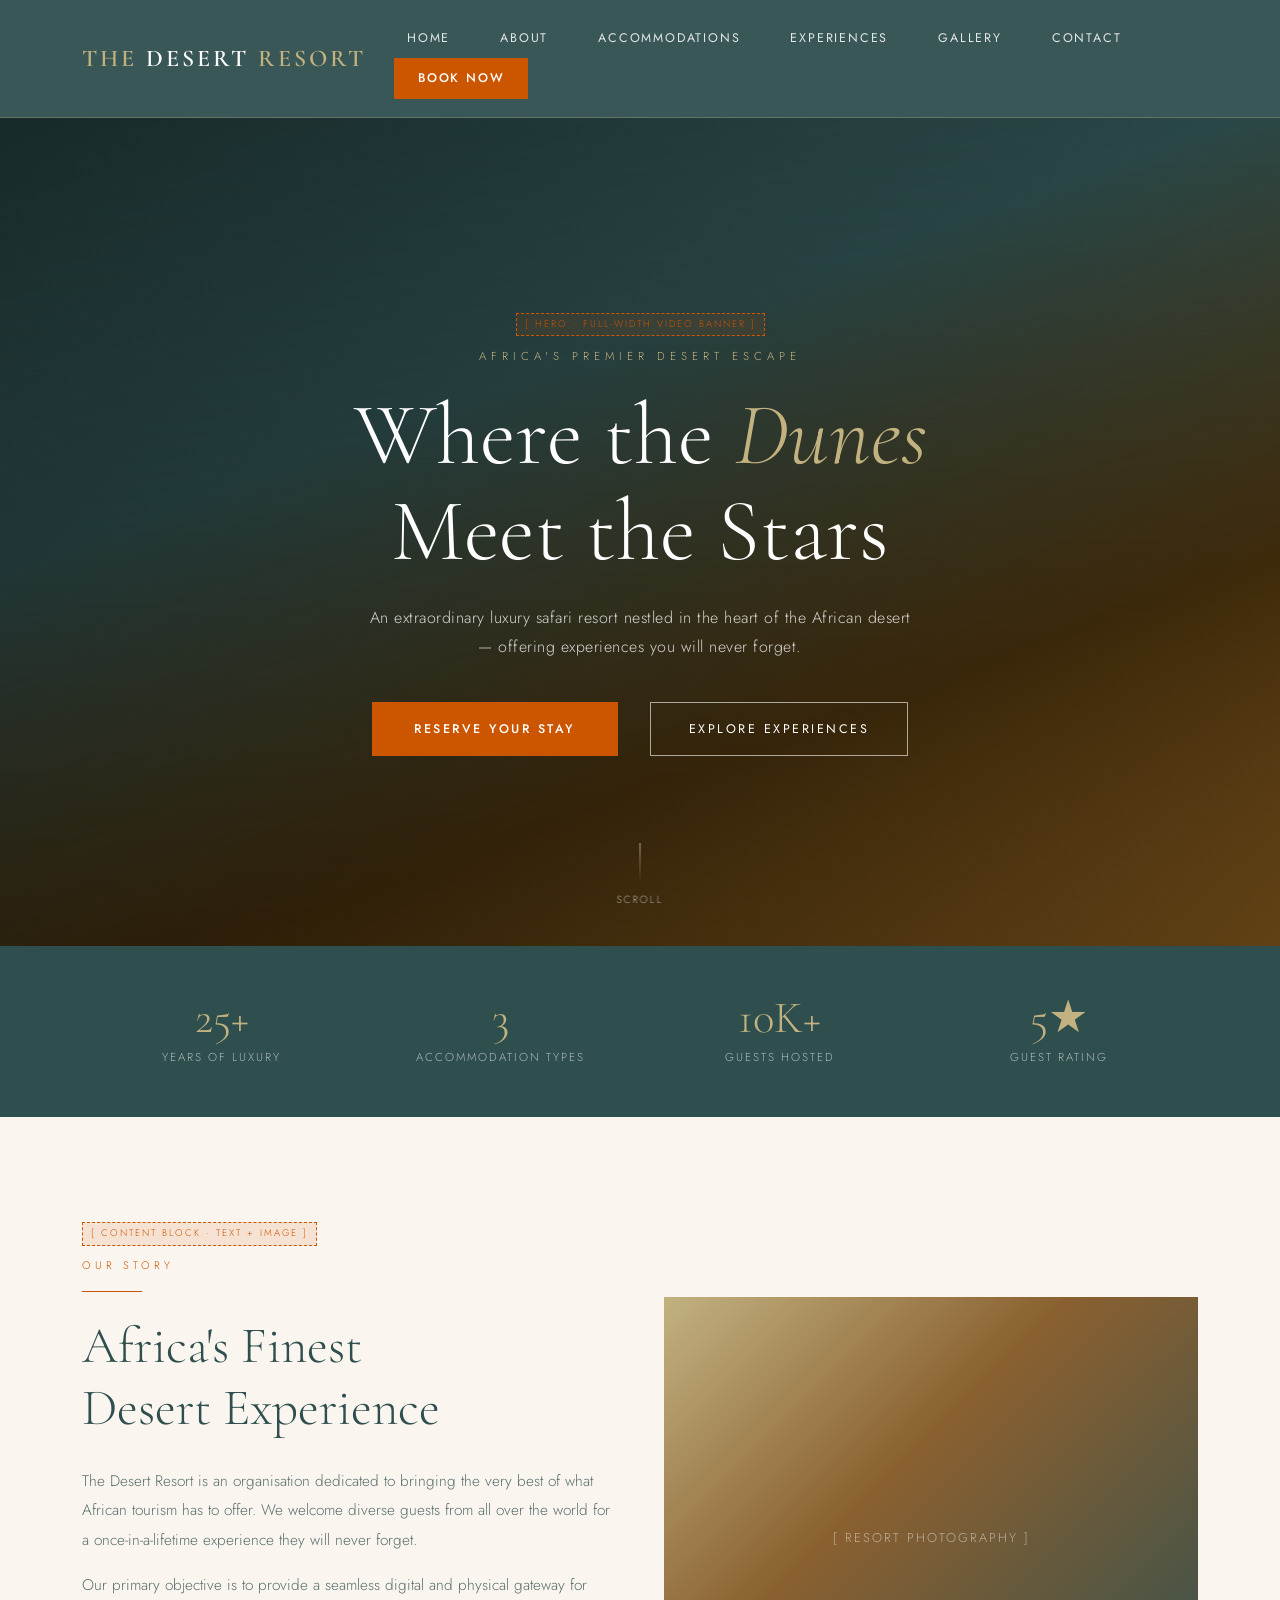
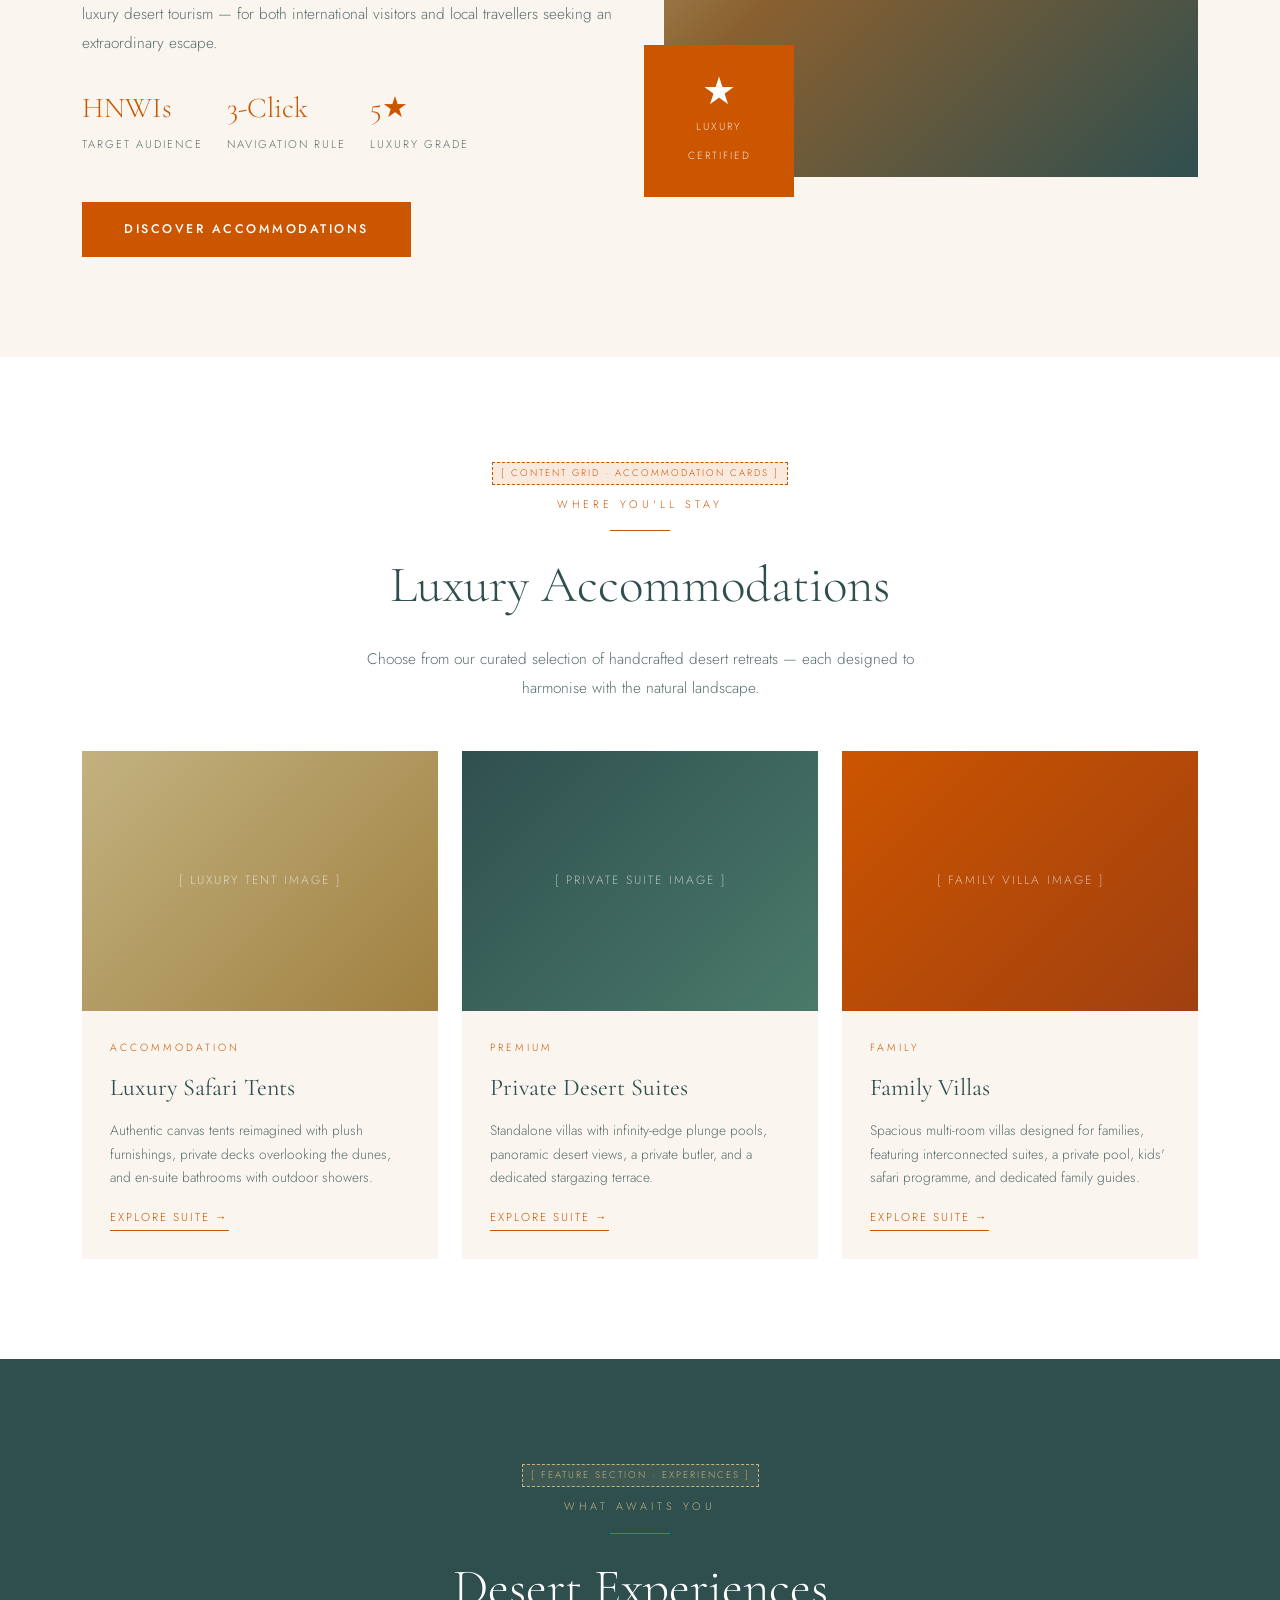
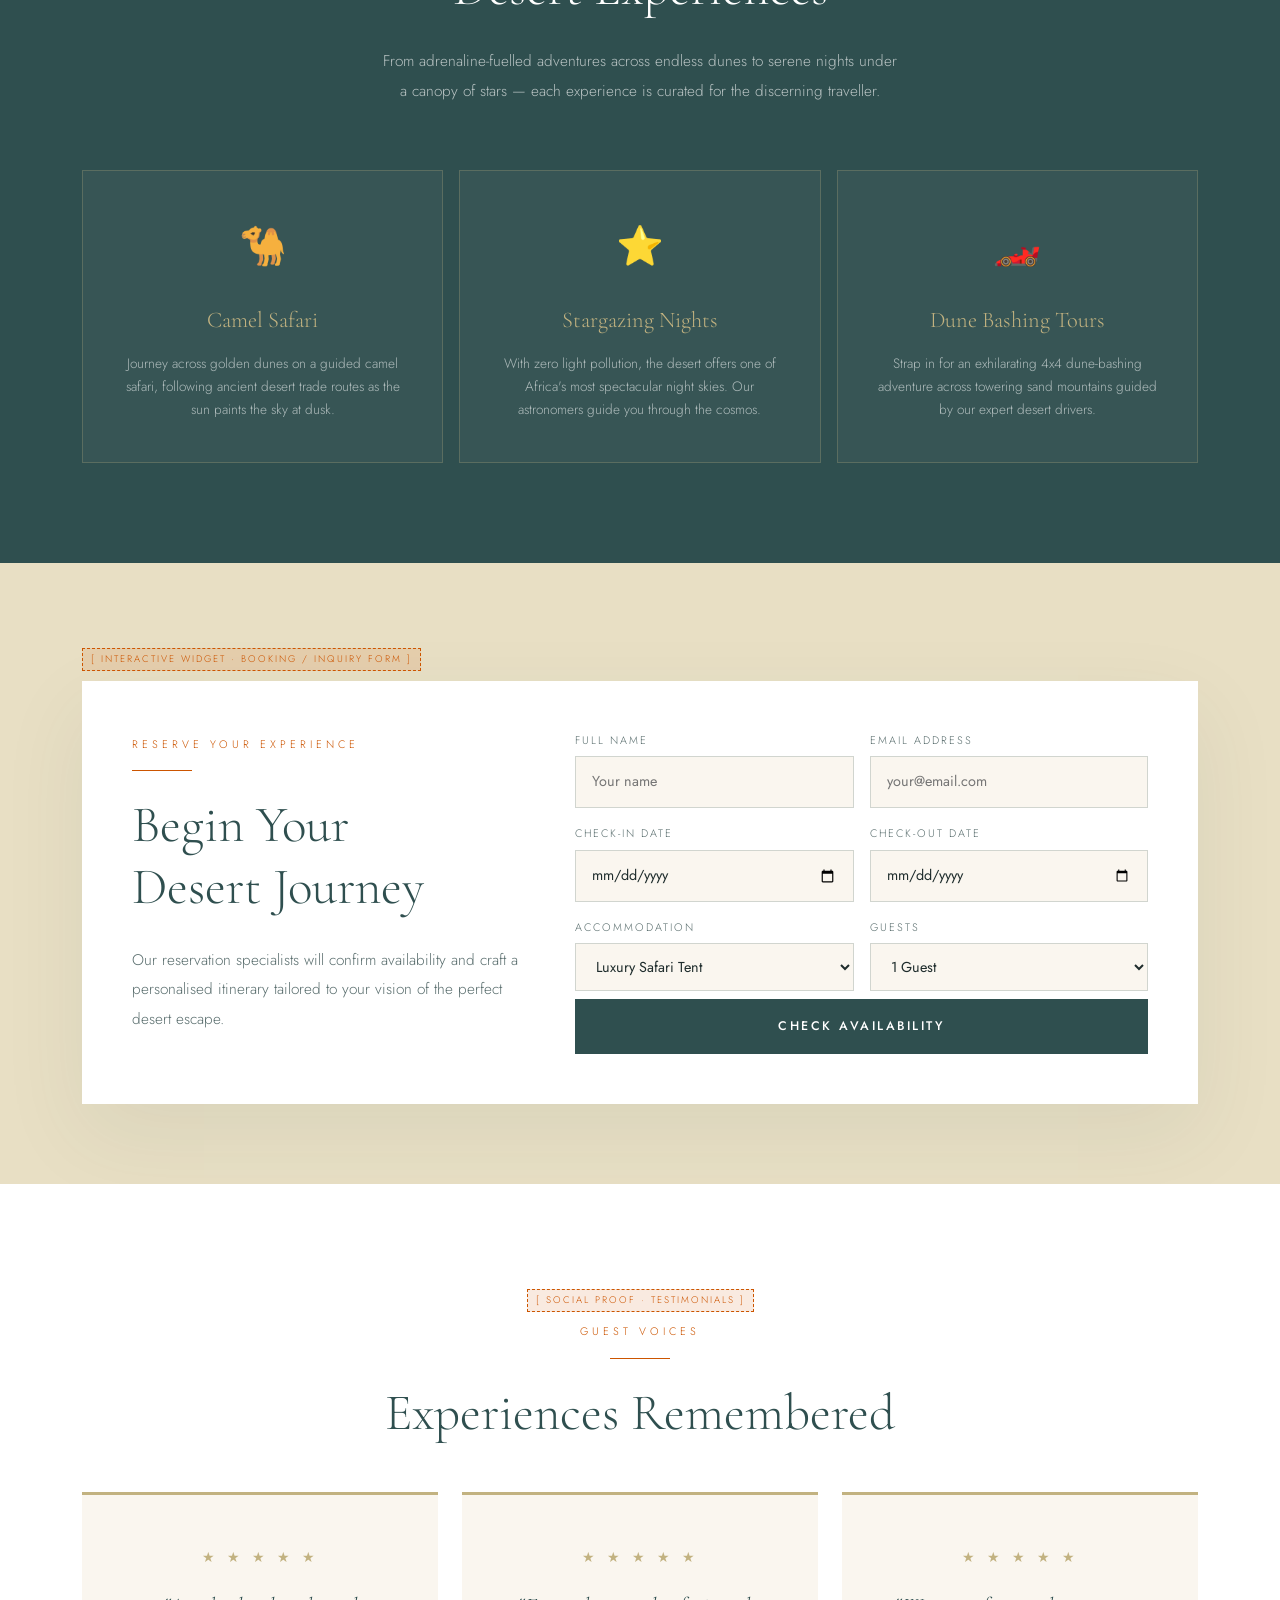
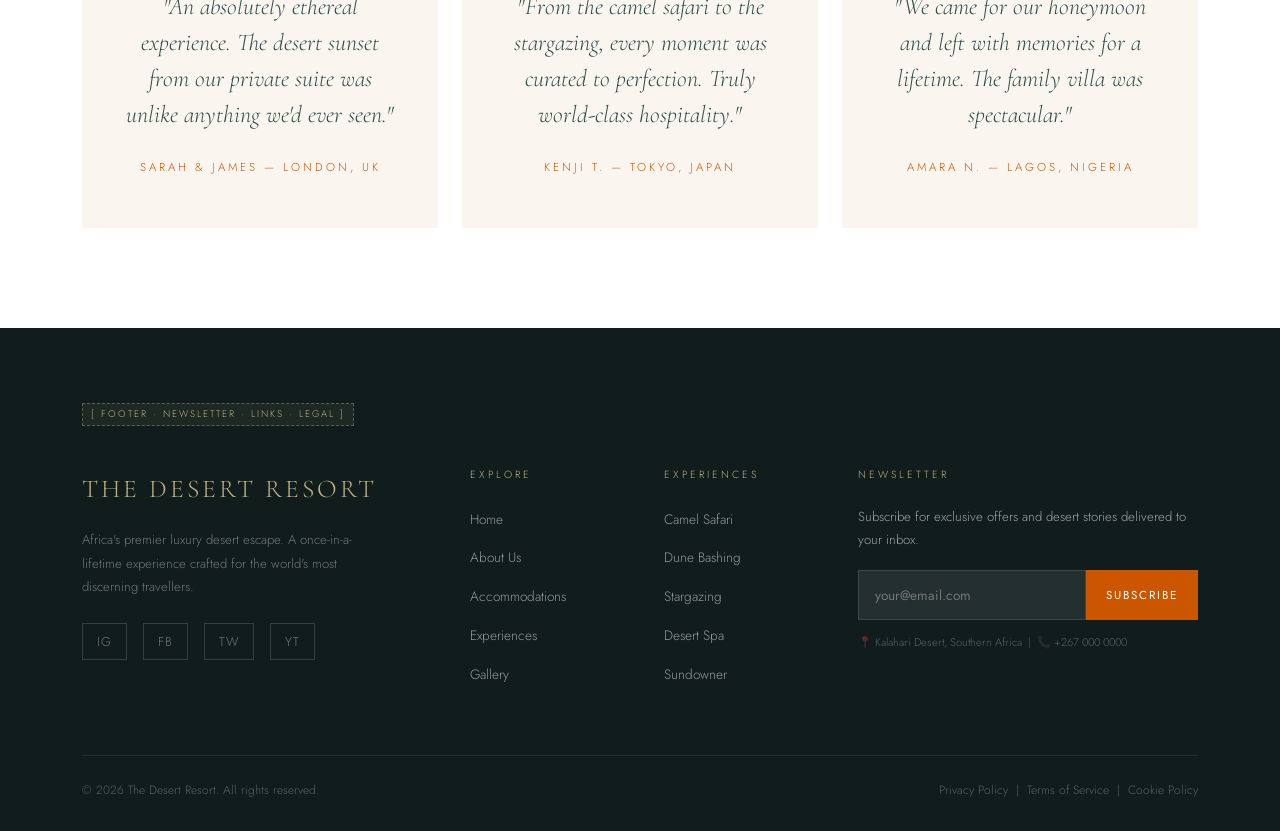
==== index.html @ c701b123 "Add files via upload" ====
<!DOCTYPE html>
<html lang="en">
<head>
  <meta charset="UTF-8">
  <meta name="viewport" content="width=device-width, initial-scale=1.0">
  <title>The Desert Resort – African Luxury Safari</title>
  <link href="https://cdn.jsdelivr.net/npm/bootstrap@5.3.0/dist/css/bootstrap.min.css" rel="stylesheet">
  <link href="https://fonts.googleapis.com/css2?family=Cormorant+Garamond:ital,wght@0,300;0,400;0,600;1,300;1,400&family=Jost:wght@300;400;500;600&display=swap" rel="stylesheet">
  <link rel="stylesheet" href="style.css">
</head>
<body>

  <nav class="navbar navbar-expand-lg sticky-top">
    <div class="container">
      <a class="navbar-brand" href="#">THE <span>DESERT</span> RESORT</a>
      <div class="navbar-nav ms-auto d-flex flex-row align-items-center flex-wrap">
        <a class="nav-link-btn nav-link" href="#">Home</a>
        <a class="nav-link-btn nav-link" href="#about">About</a>
        <a class="nav-link-btn nav-link" href="#accommodations">Accommodations</a>
        <a class="nav-link-btn nav-link" href="#experiences">Experiences</a>
        <a class="nav-link-btn nav-link" href="#gallery">Gallery</a>
        <a class="nav-link-btn nav-link" href="#contact">Contact</a>
        <a class="nav-book-btn nav-link" href="#booking">Book Now</a>
      </div>
    </div>
  </nav>


  <section class="hero">
    <!-- Gradient fallback — replace with real video: -->
    <div class="hero-fallback"></div>
    <!--
      TO USE A REAL VIDEO: remove the div above and uncomment below:
      <video class="hero-video" autoplay muted loop playsinline>
        <source src="video/desert-sunset.mp4" type="video/mp4">
      </video>
    -->
    <div class="hero-overlay"></div>
    <div class="hero-content anim-fade-up">
      <div class="wf-label">[ Hero · Full-Width Video Banner ]</div>
      <p class="hero-eyebrow">Africa's Premier Desert Escape</p>
      <h1 class="hero-title">Where the <em>Dunes</em><br>Meet the Stars</h1>
      <p class="hero-subtitle">An extraordinary luxury safari resort nestled in the heart of the African desert — offering experiences you will never forget.</p>
      <div class="d-flex justify-content-center flex-wrap gap-3 mt-2">
        <a href="#booking" class="btn-primary-resort">Reserve Your Stay</a>
        <a href="#experiences" class="btn-outline-resort">Explore Experiences</a>
      </div>
    </div>
    <div class="hero-scroll anim-fade-in delay-4">
      <div class="scroll-line"></div>
      Scroll
    </div>
  </section>

  
  <section class="stats-strip">
    <div class="container">
      <div class="row text-center g-0">
        <div class="col-6 col-md-3 stat-item anim-fade-up delay-1">
          <div class="stat-number">25+</div>
          <div class="stat-label">Years of Luxury</div>
        </div>
        <div class="col-6 col-md-3 stat-item anim-fade-up delay-2">
          <div class="stat-number">3</div>
          <div class="stat-label">Accommodation Types</div>
        </div>
        <div class="col-6 col-md-3 stat-item anim-fade-up delay-3">
          <div class="stat-number">10K+</div>
          <div class="stat-label">Guests Hosted</div>
        </div>
        <div class="col-6 col-md-3 stat-item anim-fade-up delay-4">
          <div class="stat-number">5&#9733;</div>
          <div class="stat-label">Guest Rating</div>
        </div>
      </div>
    </div>
  </section>

 
  <section class="about-section" id="about">
    <div class="container">
      <div class="row align-items-center g-5">
        <div class="col-lg-6 order-2 order-lg-1">
          <div class="wf-label">[ Content Block · Text + Image ]</div>
          <p class="section-tag">Our Story</p>
          <div class="section-divider left"></div>
          <h2 class="section-title">Africa's Finest<br>Desert Experience</h2>
          <p class="section-body">The Desert Resort is an organisation dedicated to bringing the very best of what African tourism has to offer. We welcome diverse guests from all over the world for a once-in-a-lifetime experience they will never forget.</p>
          <p class="section-body mt-3">Our primary objective is to provide a seamless digital and physical gateway for luxury desert tourism — for both international visitors and local travellers seeking an extraordinary escape.</p>
          <div class="mt-4 d-flex gap-4 flex-wrap">
            <div>
              <div style="font-family:'Cormorant Garamond',serif;font-size:1.8rem;color:var(--burnt);">HNWIs</div>
              <div style="font-size:0.7rem;letter-spacing:2px;text-transform:uppercase;color:var(--text-muted);">Target Audience</div>
            </div>
            <div>
              <div style="font-family:'Cormorant Garamond',serif;font-size:1.8rem;color:var(--burnt);">3-Click</div>
              <div style="font-size:0.7rem;letter-spacing:2px;text-transform:uppercase;color:var(--text-muted);">Navigation Rule</div>
            </div>
            <div>
              <div style="font-family:'Cormorant Garamond',serif;font-size:1.8rem;color:var(--burnt);">5&#9733;</div>
              <div style="font-size:0.7rem;letter-spacing:2px;text-transform:uppercase;color:var(--text-muted);">Luxury Grade</div>
            </div>
          </div>
          <a href="#accommodations" class="btn-primary-resort d-inline-block mt-5">Discover Accommodations</a>
        </div>
        <div class="col-lg-6 order-1 order-lg-2">
          <div class="about-img-wrap anim-fade-in">
            <!-- Replace with: <img src="img/resort-overview.jpg" class="about-img-main" alt="Desert Resort"> -->
            <div class="about-img-placeholder">[ Resort Photography ]</div>
            <div class="about-badge">
              <span class="about-badge-num">&#9733;</span>
              <span class="about-badge-text">Luxury<br>Certified</span>
            </div>
          </div>
        </div>
      </div>
    </div>
  </section>

  <section class="accomm-section" id="accommodations">
    <div class="container">
      <div class="text-center mb-5">
        <div class="wf-label">[ Content Grid · Accommodation Cards ]</div>
        <p class="section-tag">Where You'll Stay</p>
        <div class="section-divider"></div>
        <h2 class="section-title">Luxury Accommodations</h2>
        <p class="section-body" style="max-width:560px;margin:0 auto;">Choose from our curated selection of handcrafted desert retreats — each designed to harmonise with the natural landscape.</p>
      </div>
      <div class="row g-4">
        <div class="col-md-4">
          <div class="room-card anim-fade-up delay-1">
            <div class="room-img-placeholder" style="background:linear-gradient(135deg,#c2b280,#a08040);">[ Luxury Tent Image ]</div>
            <div class="room-body">
              <div class="room-tag">Accommodation</div>
              <div class="room-title">Luxury Safari Tents</div>
              <div class="room-desc">Authentic canvas tents reimagined with plush furnishings, private decks overlooking the dunes, and en-suite bathrooms with outdoor showers.</div>
              <a href="#" class="room-link">Explore Suite &rarr;</a>
            </div>
          </div>
        </div>
        <div class="col-md-4">
          <div class="room-card anim-fade-up delay-2">
            <div class="room-img-placeholder" style="background:linear-gradient(135deg,#2F4F4F,#4a7a6a);">[ Private Suite Image ]</div>
            <div class="room-body">
              <div class="room-tag">Premium</div>
              <div class="room-title">Private Desert Suites</div>
              <div class="room-desc">Standalone villas with infinity-edge plunge pools, panoramic desert views, a private butler, and a dedicated stargazing terrace.</div>
              <a href="#" class="room-link">Explore Suite &rarr;</a>
            </div>
          </div>
        </div>
        <div class="col-md-4">
          <div class="room-card anim-fade-up delay-3">
            <div class="room-img-placeholder" style="background:linear-gradient(135deg,#CC5500,#a04010);">[ Family Villa Image ]</div>
            <div class="room-body">
              <div class="room-tag">Family</div>
              <div class="room-title">Family Villas</div>
              <div class="room-desc">Spacious multi-room villas designed for families, featuring interconnected suites, a private pool, kids' safari programme, and dedicated family guides.</div>
              <a href="#" class="room-link">Explore Suite &rarr;</a>
            </div>
          </div>
        </div>
      </div>
    </div>
  </section>

 
  <section class="exp-section" id="experiences">
    <div class="container">
      <div class="text-center mb-5">
        <div class="wf-label" style="border-color:var(--sand);color:var(--sand);background:rgba(194,178,128,0.1);">[ Feature Section · Experiences ]</div>
        <p class="section-tag">What Awaits You</p>
        <div class="section-divider"></div>
        <h2 class="section-title">Desert Experiences</h2>
        <p class="section-body" style="max-width:520px;margin:0 auto;">From adrenaline-fuelled adventures across endless dunes to serene nights under a canopy of stars — each experience is curated for the discerning traveller.</p>
      </div>
      <div class="row g-3 mt-2">
        <div class="col-md-4">
          <div class="exp-card anim-fade-up delay-1">
            <div class="exp-icon">&#x1F42A;</div>
            <div class="exp-title">Camel Safari</div>
            <div class="exp-desc">Journey across golden dunes on a guided camel safari, following ancient desert trade routes as the sun paints the sky at dusk.</div>
          </div>
        </div>
        <div class="col-md-4">
          <div class="exp-card anim-fade-up delay-2">
            <div class="exp-icon">&#x2B50;</div>
            <div class="exp-title">Stargazing Nights</div>
            <div class="exp-desc">With zero light pollution, the desert offers one of Africa's most spectacular night skies. Our astronomers guide you through the cosmos.</div>
          </div>
        </div>
        <div class="col-md-4">
          <div class="exp-card anim-fade-up delay-3">
            <div class="exp-icon">&#x1F3CE;&#xFE0F;</div>
            <div class="exp-title">Dune Bashing Tours</div>
            <div class="exp-desc">Strap in for an exhilarating 4x4 dune-bashing adventure across towering sand mountains guided by our expert desert drivers.</div>
          </div>
        </div>
      </div>
    </div>
  </section>


  <section class="booking-section" id="booking">
    <div class="container">
      <div class="wf-label">[ Interactive Widget · Booking / Inquiry Form ]</div>
      <div class="booking-card">
        <div class="row align-items-center g-5">
          <div class="col-lg-5">
            <p class="section-tag">Reserve Your Experience</p>
            <div class="section-divider left"></div>
            <h2 class="section-title">Begin Your<br>Desert Journey</h2>
            <p class="section-body">Our reservation specialists will confirm availability and craft a personalised itinerary tailored to your vision of the perfect desert escape.</p>
          </div>
          <div class="col-lg-7">
            <div class="row g-3">
              <div class="col-md-6">
                <label class="form-label-resort">Full Name</label>
                <input type="text" class="form-control-resort" placeholder="Your name">
              </div>
              <div class="col-md-6">
                <label class="form-label-resort">Email Address</label>
                <input type="email" class="form-control-resort" placeholder="your@email.com">
              </div>
              <div class="col-md-6">
                <label class="form-label-resort">Check-In Date</label>
                <input type="date" class="form-control-resort">
              </div>
              <div class="col-md-6">
                <label class="form-label-resort">Check-Out Date</label>
                <input type="date" class="form-control-resort">
              </div>
              <div class="col-md-6">
                <label class="form-label-resort">Accommodation</label>
                <select class="form-control-resort">
                  <option>Luxury Safari Tent</option>
                  <option>Private Desert Suite</option>
                  <option>Family Villa</option>
                </select>
              </div>
              <div class="col-md-6">
                <label class="form-label-resort">Guests</label>
                <select class="form-control-resort">
                  <option>1 Guest</option>
                  <option>2 Guests</option>
                  <option>3&ndash;4 Guests</option>
                  <option>Family (5+)</option>
                </select>
              </div>
              <div class="col-12 mt-2">
                <button class="btn-book">Check Availability</button>
              </div>
            </div>
          </div>
        </div>
      </div>
    </div>
  </section>

  
  <section class="testimonial-section" id="gallery">
    <div class="container">
      <div class="text-center mb-5">
        <div class="wf-label">[ Social Proof · Testimonials ]</div>
        <p class="section-tag">Guest Voices</p>
        <div class="section-divider"></div>
        <h2 class="section-title">Experiences Remembered</h2>
      </div>
      <div class="row g-4">
        <div class="col-md-4">
          <div class="testimonial-card anim-fade-up delay-1">
            <div class="stars">&#9733; &#9733; &#9733; &#9733; &#9733;</div>
            <p class="testimonial-quote">"An absolutely ethereal experience. The desert sunset from our private suite was unlike anything we'd ever seen."</p>
            <div class="testimonial-author">Sarah &amp; James &mdash; London, UK</div>
          </div>
        </div>
        <div class="col-md-4">
          <div class="testimonial-card anim-fade-up delay-2">
            <div class="stars">&#9733; &#9733; &#9733; &#9733; &#9733;</div>
            <p class="testimonial-quote">"From the camel safari to the stargazing, every moment was curated to perfection. Truly world-class hospitality."</p>
            <div class="testimonial-author">Kenji T. &mdash; Tokyo, Japan</div>
          </div>
        </div>
        <div class="col-md-4">
          <div class="testimonial-card anim-fade-up delay-3">
            <div class="stars">&#9733; &#9733; &#9733; &#9733; &#9733;</div>
            <p class="testimonial-quote">"We came for our honeymoon and left with memories for a lifetime. The family villa was spectacular."</p>
            <div class="testimonial-author">Amara N. &mdash; Lagos, Nigeria</div>
          </div>
        </div>
      </div>
    </div>
  </section>

  <footer id="contact">
    <div class="container">
      <div class="wf-label" style="border-color:rgba(194,178,128,0.4);color:var(--sand);background:rgba(194,178,128,0.07);margin-bottom:40px;">[ Footer · Newsletter · Links · Legal ]</div>
      <div class="row g-5">
        <div class="col-lg-4">
          <div class="footer-brand">The Desert Resort</div>
          <p class="footer-tagline">Africa's premier luxury desert escape. A once-in-a-lifetime experience crafted for the world's most discerning travellers.</p>
          <div class="social-icons mt-4">
            <a href="#">IG</a>
            <a href="#">FB</a>
            <a href="#">TW</a>
            <a href="#">YT</a>
          </div>
        </div>
        <div class="col-lg-2 col-6">
          <div class="footer-heading">Explore</div>
          <ul class="footer-links">
            <li><a href="#">Home</a></li>
            <li><a href="#about">About Us</a></li>
            <li><a href="#accommodations">Accommodations</a></li>
            <li><a href="#experiences">Experiences</a></li>
            <li><a href="#">Gallery</a></li>
          </ul>
        </div>
        <div class="col-lg-2 col-6">
          <div class="footer-heading">Experiences</div>
          <ul class="footer-links">
            <li><a href="#">Camel Safari</a></li>
            <li><a href="#">Dune Bashing</a></li>
            <li><a href="#">Stargazing</a></li>
            <li><a href="#">Desert Spa</a></li>
            <li><a href="#">Sundowner</a></li>
          </ul>
        </div>
        <div class="col-lg-4">
          <div class="footer-heading">Newsletter</div>
          <p style="font-size:0.82rem;margin-bottom:18px;">Subscribe for exclusive offers and desert stories delivered to your inbox.</p>
          <div class="d-flex">
            <input type="email" placeholder="your@email.com" style="background:rgba(255,255,255,0.08);border:1px solid rgba(255,255,255,0.12);color:#fff;padding:12px 16px;font-size:0.85rem;flex:1;outline:none;">
            <button style="background:var(--burnt);color:#fff;border:none;padding:12px 20px;font-size:0.72rem;letter-spacing:2px;text-transform:uppercase;cursor:pointer;white-space:nowrap;">Subscribe</button>
          </div>
          <p style="font-size:0.7rem;color:rgba(255,255,255,0.3);margin-top:12px;">&#x1F4CD; Kalahari Desert, Southern Africa &nbsp;|&nbsp; &#x1F4DE; +267 000 0000</p>
        </div>
      </div>
      <div class="footer-bottom">
        <span>&copy; 2026 The Desert Resort. All rights reserved.</span>
        <span>Privacy Policy &nbsp;|&nbsp; Terms of Service &nbsp;|&nbsp; Cookie Policy</span>
      </div>
    </div>
  </footer>

  <script src="https://cdn.jsdelivr.net/npm/bootstrap@5.3.0/dist/js/bootstrap.bundle.min.js"></script>
  <script>
    // Navbar becomes fully solid on scroll
    window.addEventListener('scroll', () => {
      const nav = document.querySelector('.navbar');
      nav.style.background = window.scrollY > 60
        ? 'rgba(47,79,79,0.98)'
        : 'rgba(47,79,79,0.95)';
    });
  </script>
</body>
</html>
---- style.css ----
/* ═══════════════════════════════════════════════════════════
   THE DESERT RESORT — style.css
   Safari Luxury Color Palette:
     Sand:        #C2B280
     Burnt Orange: #CC5500
     Deep Slate:  #2F4F4F
═══════════════════════════════════════════════════════════ */

/* ─── DESIGN TOKENS ─────────────────────────────────────── */
:root {
  --sand:        #C2B280;
  --sand-light:  #e8dfc4;
  --sand-dark:   #9a8c62;
  --burnt:       #CC5500;
  --burnt-light: #e07030;
  --slate:       #2F4F4F;
  --slate-light: #3d6363;
  --cream:       #FAF6EF;
  --text:        #1e2c2c;
  --text-muted:  #5a6e6e;
  --nav-bg:      rgba(47, 79, 79, 0.95);
}

/* ─── RESET & BASE ──────────────────────────────────────── */
*, *::before, *::after { box-sizing: border-box; margin: 0; padding: 0; }
html { scroll-behavior: smooth; }
body {
  background: var(--cream);
  color: var(--text);
  font-family: 'Jost', sans-serif;
  font-weight: 300;
  line-height: 1.8;
  overflow-x: hidden;
}

/* ─── ANIMATIONS ────────────────────────────────────────── */
@keyframes fadeUp   { from { opacity:0; transform:translateY(40px); } to { opacity:1; transform:translateY(0); } }
@keyframes fadeIn   { from { opacity:0; } to { opacity:1; } }
@keyframes slideIn  { from { opacity:0; transform:translateX(-30px); } to { opacity:1; transform:translateX(0); } }

.anim-fade-up  { animation: fadeUp  0.9s ease both; }
.anim-fade-in  { animation: fadeIn  1.2s ease both; }
.anim-slide-in { animation: slideIn 0.8s ease both; }
.delay-1 { animation-delay: 0.2s; }
.delay-2 { animation-delay: 0.4s; }
.delay-3 { animation-delay: 0.6s; }
.delay-4 { animation-delay: 0.8s; }

/* ─── NAVBAR ────────────────────────────────────────────── */
.navbar {
  background: var(--nav-bg) !important;
  backdrop-filter: blur(10px);
  border-bottom: 1px solid rgba(194, 178, 128, 0.3);
  padding: 18px 0;
  transition: all 0.4s ease;
  position: sticky;
  top: 0;
  z-index: 1000;
}
.navbar-brand {
  font-family: 'Cormorant Garamond', serif;
  font-size: 1.5rem;
  font-weight: 600;
  color: var(--sand) !important;
  letter-spacing: 3px;
  text-transform: uppercase;
}
.navbar-brand span { color: #fff; }
.nav-link-btn {
  color: rgba(255,255,255,0.85) !important;
  font-family: 'Jost', sans-serif;
  font-weight: 400;
  font-size: 0.78rem;
  letter-spacing: 1.8px;
  text-transform: uppercase;
  padding: 8px 20px !important;
  margin: 0 4px;
  border: 1px solid transparent;
  border-radius: 0;
  transition: all 0.3s ease;
}
.nav-link-btn:hover {
  color: var(--sand) !important;
  border-bottom: 1px solid var(--sand);
}
.nav-book-btn {
  background: var(--burnt);
  color: #fff !important;
  padding: 9px 24px !important;
  border-radius: 0;
  letter-spacing: 1.8px;
  font-size: 0.78rem;
  font-weight: 500;
  text-transform: uppercase;
  transition: background 0.3s ease;
  margin-left: 12px;
}
.nav-book-btn:hover { background: var(--burnt-light) !important; color: #fff !important; }

/* ─── HERO VIDEO SECTION ─────────────────────────────────── */
.hero {
  position: relative;
  width: 100%;
  height: 92vh;
  min-height: 560px;
  overflow: hidden;
  display: flex;
  align-items: center;
  justify-content: center;
}
.hero-video {
  position: absolute;
  inset: 0;
  width: 100%;
  height: 100%;
  object-fit: cover;
  filter: brightness(0.45);
}
.hero-fallback {
  position: absolute;
  inset: 0;
  background: linear-gradient(160deg, #1a2e2e 0%, #2F4F4F 35%, #5a3d10 70%, #c2822a 100%);
}
.hero-overlay {
  position: absolute;
  inset: 0;
  background: linear-gradient(to bottom, rgba(0,0,0,0.1) 0%, rgba(0,0,0,0.5) 100%);
}
.hero-content {
  position: relative;
  z-index: 2;
  text-align: center;
  padding: 0 20px;
  max-width: 860px;
}
.hero-eyebrow {
  font-family: 'Jost', sans-serif;
  font-size: 0.72rem;
  letter-spacing: 5px;
  text-transform: uppercase;
  color: var(--sand);
  margin-bottom: 20px;
}
.hero-title {
  font-family: 'Cormorant Garamond', serif;
  font-size: clamp(3rem, 7vw, 5.5rem);
  font-weight: 300;
  color: #fff;
  line-height: 1.1;
  margin-bottom: 24px;
}
.hero-title em { color: var(--sand); font-style: italic; }
.hero-subtitle {
  font-size: 1rem;
  color: rgba(255,255,255,0.8);
  letter-spacing: 0.5px;
  max-width: 560px;
  margin: 0 auto 40px;
}
.btn-primary-resort {
  background: var(--burnt);
  color: #fff;
  border: none;
  padding: 16px 42px;
  font-family: 'Jost', sans-serif;
  font-size: 0.78rem;
  letter-spacing: 2.5px;
  text-transform: uppercase;
  font-weight: 500;
  text-decoration: none;
  display: inline-block;
  transition: background 0.3s ease, transform 0.2s ease;
}
.btn-primary-resort:hover { background: var(--burnt-light); color: #fff; transform: translateY(-2px); }
.btn-outline-resort {
  background: transparent;
  color: #fff;
  border: 1px solid rgba(255,255,255,0.6);
  padding: 15px 38px;
  font-family: 'Jost', sans-serif;
  font-size: 0.78rem;
  letter-spacing: 2.5px;
  text-transform: uppercase;
  font-weight: 400;
  text-decoration: none;
  display: inline-block;
  margin-left: 16px;
  transition: all 0.3s ease;
}
.btn-outline-resort:hover { border-color: var(--sand); color: var(--sand); }
.hero-scroll {
  position: absolute;
  bottom: 36px;
  left: 50%;
  transform: translateX(-50%);
  z-index: 3;
  display: flex;
  flex-direction: column;
  align-items: center;
  gap: 8px;
  color: rgba(255,255,255,0.6);
  font-size: 0.65rem;
  letter-spacing: 2px;
  text-transform: uppercase;
}
.scroll-line {
  width: 1px;
  height: 40px;
  background: linear-gradient(to bottom, rgba(255,255,255,0.6), transparent);
  animation: fadeIn 2s ease 1s both;
}

/* ─── DIVIDER ────────────────────────────────────────────── */
.section-divider {
  width: 60px;
  height: 1px;
  background: var(--burnt);
  margin: 0 auto 24px;
}
.section-divider.left { margin: 0 0 24px; }

/* ─── STATS STRIP ────────────────────────────────────────── */
.stats-strip {
  background: var(--slate);
  padding: 40px 0;
}
.stat-item { text-align: center; padding: 10px 20px; }
.stat-number {
  font-family: 'Cormorant Garamond', serif;
  font-size: 2.8rem;
  font-weight: 300;
  color: var(--sand);
  line-height: 1;
}
.stat-label {
  font-size: 0.72rem;
  letter-spacing: 2px;
  text-transform: uppercase;
  color: rgba(255,255,255,0.6);
  margin-top: 6px;
}
.stat-divider {
  width: 1px;
  background: rgba(194,178,128,0.3);
  margin: auto;
}

/* ─── ABOUT SECTION ──────────────────────────────────────── */
.about-section { padding: 100px 0; background: var(--cream); }
.section-tag {
  font-size: 0.68rem;
  letter-spacing: 4px;
  text-transform: uppercase;
  color: var(--burnt);
  margin-bottom: 16px;
}
.section-title {
  font-family: 'Cormorant Garamond', serif;
  font-size: clamp(2rem, 4vw, 3.2rem);
  font-weight: 300;
  color: var(--slate);
  line-height: 1.2;
  margin-bottom: 28px;
}
.section-body { color: var(--text-muted); font-size: 0.96rem; line-height: 1.9; }
.about-img-wrap { position: relative; }
.about-img-main {
  width: 100%;
  height: 480px;
  object-fit: cover;
  display: block;
}
.about-img-placeholder {
  width: 100%;
  height: 480px;
  background: linear-gradient(135deg, #c2b280 0%, #8a6030 40%, #2F4F4F 100%);
  display: flex;
  align-items: center;
  justify-content: center;
  color: rgba(255,255,255,0.5);
  font-size: 0.8rem;
  letter-spacing: 2px;
  text-transform: uppercase;
}
.about-badge {
  position: absolute;
  bottom: -20px;
  left: -20px;
  background: var(--burnt);
  color: #fff;
  padding: 28px 32px;
  text-align: center;
  min-width: 150px;
}
.about-badge-num {
  font-family: 'Cormorant Garamond', serif;
  font-size: 2.4rem;
  font-weight: 300;
  line-height: 1;
  display: block;
}
.about-badge-text {
  font-size: 0.65rem;
  letter-spacing: 2px;
  text-transform: uppercase;
  opacity: 0.85;
}

/* ─── ACCOMMODATIONS ─────────────────────────────────────── */
.accomm-section { padding: 100px 0; background: #fff; }
.room-card {
  background: var(--cream);
  overflow: hidden;
  transition: transform 0.4s ease, box-shadow 0.4s ease;
  cursor: pointer;
}
.room-card:hover { transform: translateY(-6px); box-shadow: 0 20px 50px rgba(47,79,79,0.12); }
.room-img {
  width: 100%;
  height: 260px;
  object-fit: cover;
  display: block;
  transition: transform 0.6s ease;
}
.room-img-placeholder {
  width: 100%;
  height: 260px;
  display: flex;
  align-items: center;
  justify-content: center;
  font-size: 0.75rem;
  letter-spacing: 2px;
  text-transform: uppercase;
  color: rgba(255,255,255,0.6);
}
.room-card:hover .room-img { transform: scale(1.04); }
.room-body { padding: 28px; }
.room-tag {
  font-size: 0.65rem;
  letter-spacing: 3px;
  text-transform: uppercase;
  color: var(--burnt);
  margin-bottom: 8px;
}
.room-title {
  font-family: 'Cormorant Garamond', serif;
  font-size: 1.5rem;
  font-weight: 400;
  color: var(--slate);
  margin-bottom: 10px;
}
.room-desc { font-size: 0.86rem; color: var(--text-muted); line-height: 1.7; }
.room-link {
  display: inline-block;
  margin-top: 18px;
  font-size: 0.72rem;
  letter-spacing: 2px;
  text-transform: uppercase;
  color: var(--burnt);
  text-decoration: none;
  border-bottom: 1px solid var(--burnt);
  padding-bottom: 2px;
  transition: opacity 0.2s;
}
.room-link:hover { opacity: 0.7; color: var(--burnt); }

/* ─── EXPERIENCES ────────────────────────────────────────── */
.exp-section { padding: 100px 0; background: var(--slate); }
.exp-section .section-title { color: #fff; }
.exp-section .section-tag { color: var(--sand); }
.exp-section .section-body { color: rgba(255,255,255,0.65); }
.exp-card {
  border: 1px solid rgba(194,178,128,0.25);
  padding: 40px 32px;
  transition: all 0.4s ease;
  text-align: center;
  background: rgba(255,255,255,0.04);
}
.exp-card:hover {
  border-color: var(--sand);
  background: rgba(194,178,128,0.08);
  transform: translateY(-4px);
}
.exp-icon { font-size: 2.4rem; margin-bottom: 20px; }
.exp-title {
  font-family: 'Cormorant Garamond', serif;
  font-size: 1.4rem;
  color: var(--sand);
  margin-bottom: 12px;
}
.exp-desc { font-size: 0.85rem; color: rgba(255,255,255,0.6); line-height: 1.7; }

/* ─── BOOKING SECTION ────────────────────────────────────── */
.booking-section {
  padding: 80px 0;
  background: var(--sand-light);
}
.booking-card {
  background: #fff;
  padding: 50px;
  box-shadow: 0 30px 80px rgba(47,79,79,0.08);
}
.booking-card .section-title { color: var(--slate); }
.form-label-resort {
  display: block;
  font-size: 0.68rem;
  letter-spacing: 2px;
  text-transform: uppercase;
  color: var(--text-muted);
  margin-bottom: 6px;
}
.form-control-resort {
  border: 1px solid rgba(47,79,79,0.2);
  border-radius: 0;
  padding: 12px 16px;
  font-family: 'Jost', sans-serif;
  font-size: 0.9rem;
  color: var(--text);
  background: var(--cream);
  transition: border-color 0.3s;
  width: 100%;
}
.form-control-resort:focus {
  outline: none;
  border-color: var(--burnt);
  background: #fff;
  box-shadow: none;
}
.btn-book {
  background: var(--slate);
  color: #fff;
  border: none;
  padding: 16px 48px;
  font-family: 'Jost', sans-serif;
  font-size: 0.78rem;
  letter-spacing: 2.5px;
  text-transform: uppercase;
  font-weight: 500;
  width: 100%;
  cursor: pointer;
  transition: background 0.3s;
}
.btn-book:hover { background: var(--slate-light); }

/* ─── TESTIMONIAL ────────────────────────────────────────── */
.testimonial-section { padding: 100px 0; background: #fff; }
.testimonial-card {
  text-align: center;
  padding: 50px 40px;
  border-top: 3px solid var(--sand);
  background: var(--cream);
}
.testimonial-quote {
  font-family: 'Cormorant Garamond', serif;
  font-size: 1.5rem;
  font-weight: 300;
  font-style: italic;
  color: var(--slate);
  line-height: 1.5;
  margin-bottom: 24px;
}
.testimonial-author { font-size: 0.72rem; letter-spacing: 3px; text-transform: uppercase; color: var(--burnt); }
.stars { color: var(--sand); font-size: 0.9rem; margin-bottom: 18px; letter-spacing: 4px; }

/* ─── FOOTER ─────────────────────────────────────────────── */
footer {
  background: #111d1d;
  color: rgba(255,255,255,0.6);
  padding: 70px 0 30px;
}
.footer-brand {
  font-family: 'Cormorant Garamond', serif;
  font-size: 1.6rem;
  color: var(--sand);
  letter-spacing: 3px;
  text-transform: uppercase;
  margin-bottom: 16px;
}
.footer-tagline { font-size: 0.82rem; color: rgba(255,255,255,0.4); line-height: 1.8; max-width: 280px; }
.footer-heading {
  font-size: 0.65rem;
  letter-spacing: 3px;
  text-transform: uppercase;
  color: var(--sand);
  margin-bottom: 20px;
}
.footer-links { list-style: none; padding: 0; }
.footer-links li { margin-bottom: 10px; }
.footer-links a {
  color: rgba(255,255,255,0.55);
  text-decoration: none;
  font-size: 0.85rem;
  transition: color 0.3s;
}
.footer-links a:hover { color: var(--sand); }
.footer-bottom {
  border-top: 1px solid rgba(255,255,255,0.07);
  margin-top: 50px;
  padding-top: 24px;
  font-size: 0.75rem;
  color: rgba(255,255,255,0.3);
  display: flex;
  justify-content: space-between;
  flex-wrap: wrap;
  gap: 12px;
}
.social-icons { display: flex; gap: 16px; }
.social-icons a {
  color: rgba(255,255,255,0.4);
  font-size: 0.8rem;
  letter-spacing: 1px;
  text-decoration: none;
  border: 1px solid rgba(255,255,255,0.15);
  padding: 6px 14px;
  transition: all 0.3s;
}
.social-icons a:hover { color: var(--sand); border-color: var(--sand); }

/* ─── WIREFRAME LABELS (for assignment submission) ───────── */
.wf-label {
  display: inline-block;
  background: rgba(204,85,0,0.12);
  border: 1px dashed var(--burnt);
  color: var(--burnt);
  font-size: 0.6rem;
  letter-spacing: 2px;
  text-transform: uppercase;
  padding: 2px 8px;
  margin-bottom: 10px;
  font-family: 'Jost', sans-serif;
}

/* ─── RESPONSIVE ─────────────────────────────────────────── */
@media (max-width: 991px) {
  .about-badge { left: 10px; bottom: 10px; }
  .booking-card { padding: 30px 20px; }
  .btn-outline-resort { margin-left: 0; margin-top: 12px; }
  .hero-content .d-flex { flex-direction: column; align-items: center; gap: 12px; }
}
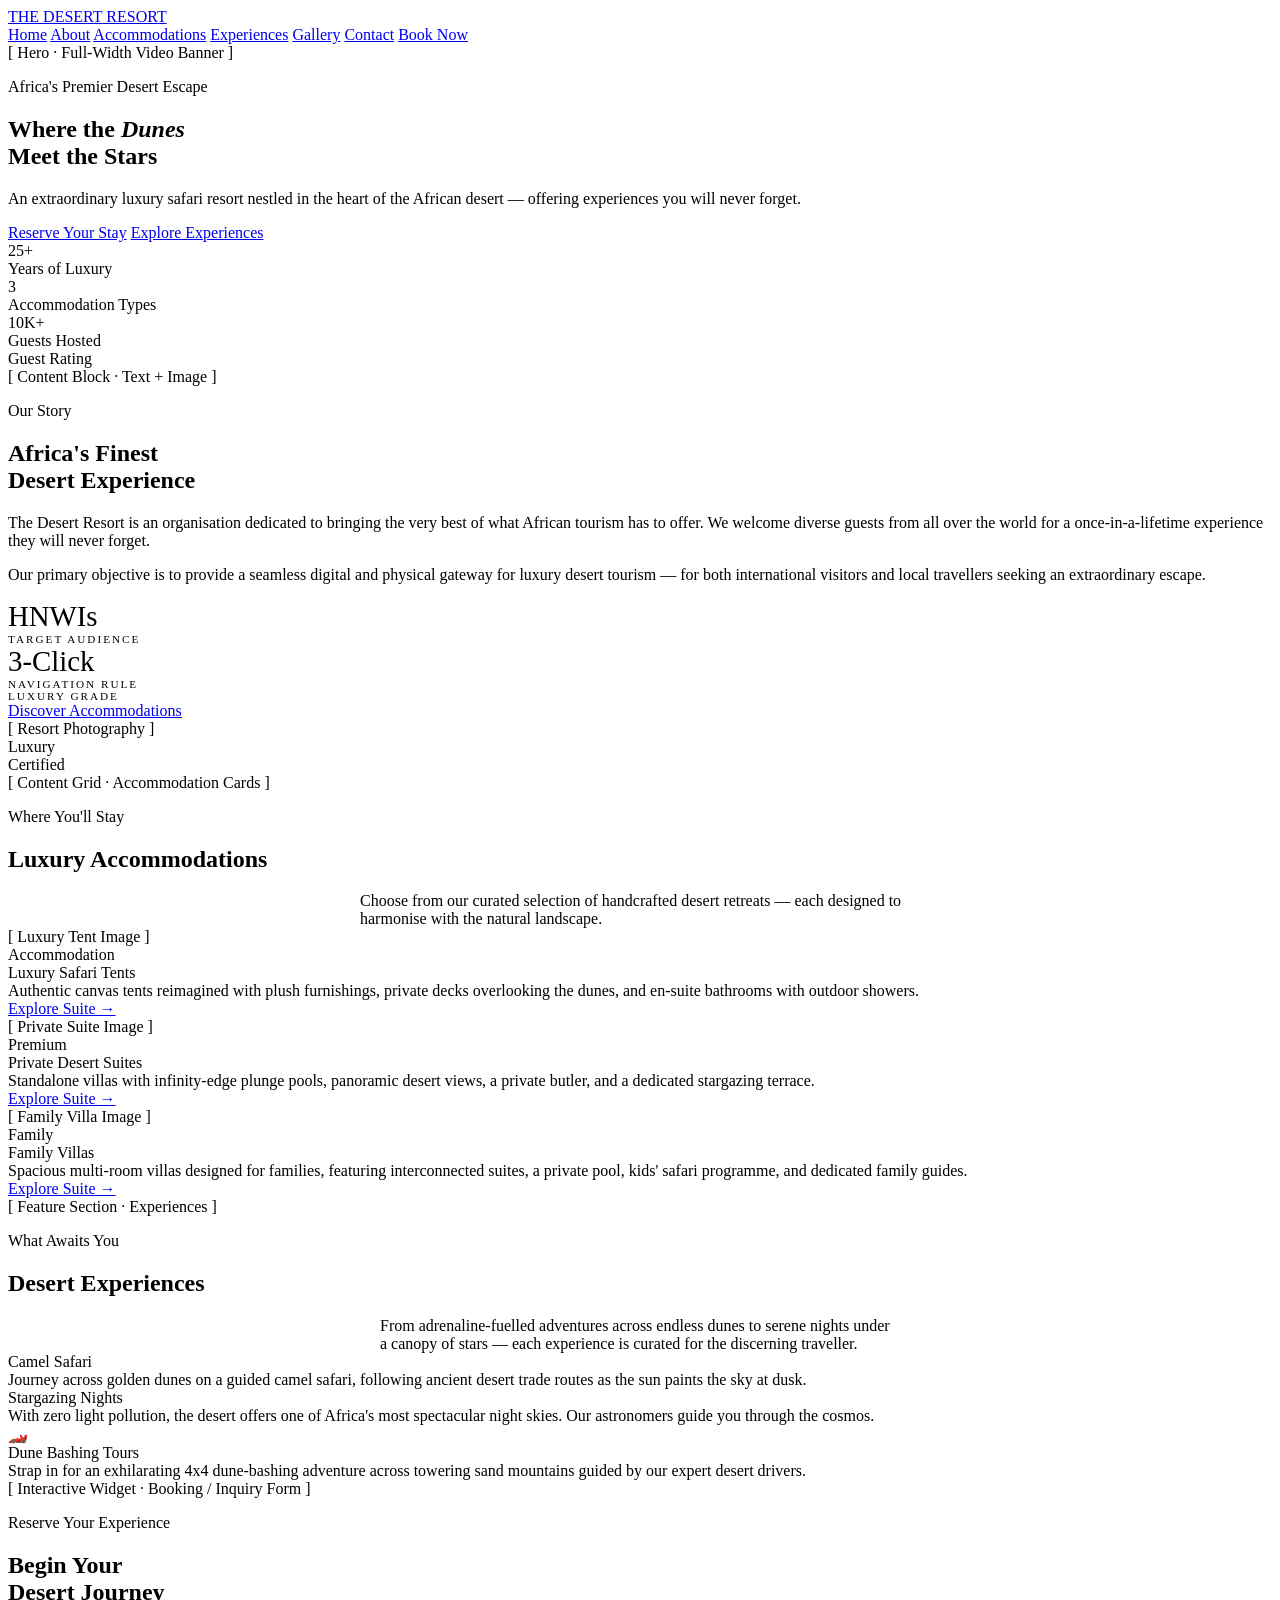
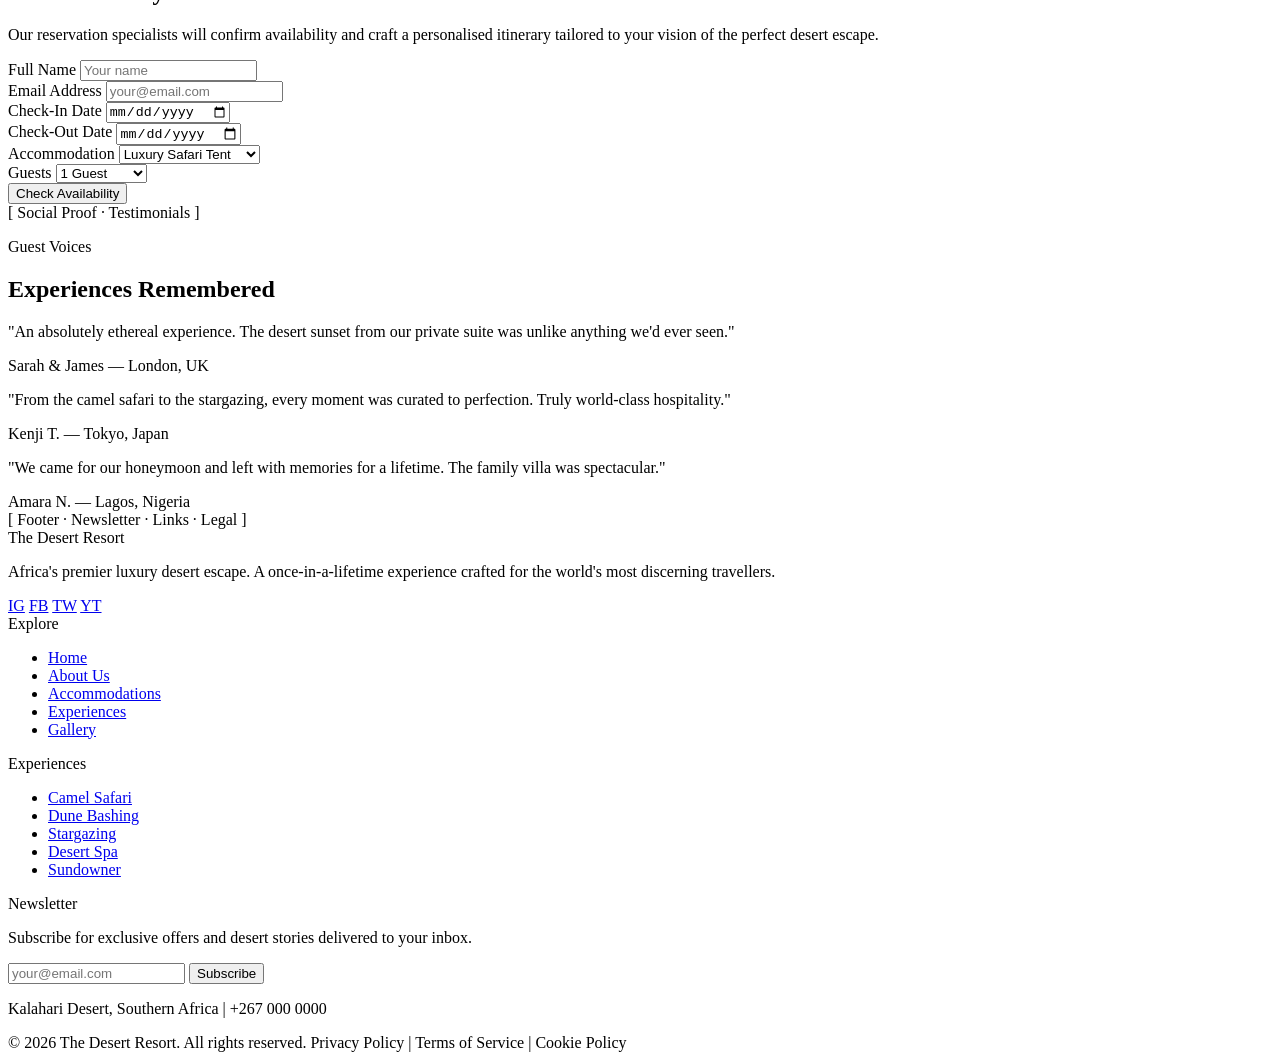
==== commit 29c6b2e1: "Add files via upload" ====
--- a/index.html
+++ b/index.html
@@ -4,9 +4,6 @@
   <meta charset="UTF-8">
   <meta name="viewport" content="width=device-width, initial-scale=1.0">
   <title>The Desert Resort – African Luxury Safari</title>
-  <link href="https://cdn.jsdelivr.net/npm/bootstrap@5.3.0/dist/css/bootstrap.min.css" rel="stylesheet">
-  <link href="https://fonts.googleapis.com/css2?family=Cormorant+Garamond:ital,wght@0,300;0,400;0,600;1,300;1,400&family=Jost:wght@300;400;500;600&display=swap" rel="stylesheet">
-  <link rel="stylesheet" href="style.css">
 </head>
 <body>
 
@@ -25,16 +22,8 @@
     </div>
   </nav>
 
-
   <section class="hero">
-    <!-- Gradient fallback — replace with real video: -->
     <div class="hero-fallback"></div>
-    <!--
-      TO USE A REAL VIDEO: remove the div above and uncomment below:
-      <video class="hero-video" autoplay muted loop playsinline>
-        <source src="video/desert-sunset.mp4" type="video/mp4">
-      </video>
-    -->
     <div class="hero-overlay"></div>
     <div class="hero-content anim-fade-up">
       <div class="wf-label">[ Hero · Full-Width Video Banner ]</div>
@@ -48,11 +37,9 @@
     </div>
     <div class="hero-scroll anim-fade-in delay-4">
       <div class="scroll-line"></div>
-      Scroll
-    </div>
-  </section>
-
-  
+    </div>
+  </section>
+
   <section class="stats-strip">
     <div class="container">
       <div class="row text-center g-0">
@@ -69,14 +56,13 @@
           <div class="stat-label">Guests Hosted</div>
         </div>
         <div class="col-6 col-md-3 stat-item anim-fade-up delay-4">
-          <div class="stat-number">5&#9733;</div>
+          <div class="stat-number"></div>
           <div class="stat-label">Guest Rating</div>
         </div>
       </div>
     </div>
   </section>
 
- 
   <section class="about-section" id="about">
     <div class="container">
       <div class="row align-items-center g-5">
@@ -97,7 +83,7 @@
               <div style="font-size:0.7rem;letter-spacing:2px;text-transform:uppercase;color:var(--text-muted);">Navigation Rule</div>
             </div>
             <div>
-              <div style="font-family:'Cormorant Garamond',serif;font-size:1.8rem;color:var(--burnt);">5&#9733;</div>
+              <div style="font-family:'Cormorant Garamond',serif;font-size:1.8rem;color:var(--burnt);"></div>
               <div style="font-size:0.7rem;letter-spacing:2px;text-transform:uppercase;color:var(--text-muted);">Luxury Grade</div>
             </div>
           </div>
@@ -105,10 +91,9 @@
         </div>
         <div class="col-lg-6 order-1 order-lg-2">
           <div class="about-img-wrap anim-fade-in">
-            <!-- Replace with: <img src="img/resort-overview.jpg" class="about-img-main" alt="Desert Resort"> -->
             <div class="about-img-placeholder">[ Resort Photography ]</div>
             <div class="about-badge">
-              <span class="about-badge-num">&#9733;</span>
+              <span class="about-badge-num"></span>
               <span class="about-badge-text">Luxury<br>Certified</span>
             </div>
           </div>
@@ -129,46 +114,45 @@
       <div class="row g-4">
         <div class="col-md-4">
           <div class="room-card anim-fade-up delay-1">
-            <div class="room-img-placeholder" style="background:linear-gradient(135deg,#c2b280,#a08040);">[ Luxury Tent Image ]</div>
+            <div class="room-img-placeholder">[ Luxury Tent Image ]</div>
             <div class="room-body">
               <div class="room-tag">Accommodation</div>
               <div class="room-title">Luxury Safari Tents</div>
               <div class="room-desc">Authentic canvas tents reimagined with plush furnishings, private decks overlooking the dunes, and en-suite bathrooms with outdoor showers.</div>
-              <a href="#" class="room-link">Explore Suite &rarr;</a>
+              <a href="#" class="room-link">Explore Suite →</a>
             </div>
           </div>
         </div>
         <div class="col-md-4">
           <div class="room-card anim-fade-up delay-2">
-            <div class="room-img-placeholder" style="background:linear-gradient(135deg,#2F4F4F,#4a7a6a);">[ Private Suite Image ]</div>
+            <div class="room-img-placeholder">[ Private Suite Image ]</div>
             <div class="room-body">
               <div class="room-tag">Premium</div>
               <div class="room-title">Private Desert Suites</div>
               <div class="room-desc">Standalone villas with infinity-edge plunge pools, panoramic desert views, a private butler, and a dedicated stargazing terrace.</div>
-              <a href="#" class="room-link">Explore Suite &rarr;</a>
+              <a href="#" class="room-link">Explore Suite →</a>
             </div>
           </div>
         </div>
         <div class="col-md-4">
           <div class="room-card anim-fade-up delay-3">
-            <div class="room-img-placeholder" style="background:linear-gradient(135deg,#CC5500,#a04010);">[ Family Villa Image ]</div>
+            <div class="room-img-placeholder">[ Family Villa Image ]</div>
             <div class="room-body">
               <div class="room-tag">Family</div>
               <div class="room-title">Family Villas</div>
               <div class="room-desc">Spacious multi-room villas designed for families, featuring interconnected suites, a private pool, kids' safari programme, and dedicated family guides.</div>
-              <a href="#" class="room-link">Explore Suite &rarr;</a>
-            </div>
-          </div>
-        </div>
-      </div>
-    </div>
-  </section>
-
- 
+              <a href="#" class="room-link">Explore Suite →</a>
+            </div>
+          </div>
+        </div>
+      </div>
+    </div>
+  </section>
+
   <section class="exp-section" id="experiences">
     <div class="container">
       <div class="text-center mb-5">
-        <div class="wf-label" style="border-color:var(--sand);color:var(--sand);background:rgba(194,178,128,0.1);">[ Feature Section · Experiences ]</div>
+        <div class="wf-label">[ Feature Section · Experiences ]</div>
         <p class="section-tag">What Awaits You</p>
         <div class="section-divider"></div>
         <h2 class="section-title">Desert Experiences</h2>
@@ -177,21 +161,21 @@
       <div class="row g-3 mt-2">
         <div class="col-md-4">
           <div class="exp-card anim-fade-up delay-1">
-            <div class="exp-icon">&#x1F42A;</div>
+            <div class="exp-icon"></div>
             <div class="exp-title">Camel Safari</div>
             <div class="exp-desc">Journey across golden dunes on a guided camel safari, following ancient desert trade routes as the sun paints the sky at dusk.</div>
           </div>
         </div>
         <div class="col-md-4">
           <div class="exp-card anim-fade-up delay-2">
-            <div class="exp-icon">&#x2B50;</div>
+            <div class="exp-icon"></div>
             <div class="exp-title">Stargazing Nights</div>
             <div class="exp-desc">With zero light pollution, the desert offers one of Africa's most spectacular night skies. Our astronomers guide you through the cosmos.</div>
           </div>
         </div>
         <div class="col-md-4">
           <div class="exp-card anim-fade-up delay-3">
-            <div class="exp-icon">&#x1F3CE;&#xFE0F;</div>
+            <div class="exp-icon">🏎️</div>
             <div class="exp-title">Dune Bashing Tours</div>
             <div class="exp-desc">Strap in for an exhilarating 4x4 dune-bashing adventure across towering sand mountains guided by our expert desert drivers.</div>
           </div>
@@ -199,7 +183,6 @@
       </div>
     </div>
   </section>
-
 
   <section class="booking-section" id="booking">
     <div class="container">
@@ -243,7 +226,7 @@
                 <select class="form-control-resort">
                   <option>1 Guest</option>
                   <option>2 Guests</option>
-                  <option>3&ndash;4 Guests</option>
+                  <option>3–4 Guests</option>
                   <option>Family (5+)</option>
                 </select>
               </div>
@@ -257,7 +240,6 @@
     </div>
   </section>
 
-  
   <section class="testimonial-section" id="gallery">
     <div class="container">
       <div class="text-center mb-5">
@@ -269,23 +251,23 @@
       <div class="row g-4">
         <div class="col-md-4">
           <div class="testimonial-card anim-fade-up delay-1">
-            <div class="stars">&#9733; &#9733; &#9733; &#9733; &#9733;</div>
+            <div class="stars"></div>
             <p class="testimonial-quote">"An absolutely ethereal experience. The desert sunset from our private suite was unlike anything we'd ever seen."</p>
-            <div class="testimonial-author">Sarah &amp; James &mdash; London, UK</div>
+            <div class="testimonial-author">Sarah & James — London, UK</div>
           </div>
         </div>
         <div class="col-md-4">
           <div class="testimonial-card anim-fade-up delay-2">
-            <div class="stars">&#9733; &#9733; &#9733; &#9733; &#9733;</div>
+            <div class="stars"></div>
             <p class="testimonial-quote">"From the camel safari to the stargazing, every moment was curated to perfection. Truly world-class hospitality."</p>
-            <div class="testimonial-author">Kenji T. &mdash; Tokyo, Japan</div>
+            <div class="testimonial-author">Kenji T. — Tokyo, Japan</div>
           </div>
         </div>
         <div class="col-md-4">
           <div class="testimonial-card anim-fade-up delay-3">
-            <div class="stars">&#9733; &#9733; &#9733; &#9733; &#9733;</div>
+            <div class="stars"></div>
             <p class="testimonial-quote">"We came for our honeymoon and left with memories for a lifetime. The family villa was spectacular."</p>
-            <div class="testimonial-author">Amara N. &mdash; Lagos, Nigeria</div>
+            <div class="testimonial-author">Amara N. — Lagos, Nigeria</div>
           </div>
         </div>
       </div>
@@ -294,7 +276,7 @@
 
   <footer id="contact">
     <div class="container">
-      <div class="wf-label" style="border-color:rgba(194,178,128,0.4);color:var(--sand);background:rgba(194,178,128,0.07);margin-bottom:40px;">[ Footer · Newsletter · Links · Legal ]</div>
+      <div class="wf-label">[ Footer · Newsletter · Links · Legal ]</div>
       <div class="row g-5">
         <div class="col-lg-4">
           <div class="footer-brand">The Desert Resort</div>
@@ -328,30 +310,20 @@
         </div>
         <div class="col-lg-4">
           <div class="footer-heading">Newsletter</div>
-          <p style="font-size:0.82rem;margin-bottom:18px;">Subscribe for exclusive offers and desert stories delivered to your inbox.</p>
+          <p>Subscribe for exclusive offers and desert stories delivered to your inbox.</p>
           <div class="d-flex">
-            <input type="email" placeholder="your@email.com" style="background:rgba(255,255,255,0.08);border:1px solid rgba(255,255,255,0.12);color:#fff;padding:12px 16px;font-size:0.85rem;flex:1;outline:none;">
-            <button style="background:var(--burnt);color:#fff;border:none;padding:12px 20px;font-size:0.72rem;letter-spacing:2px;text-transform:uppercase;cursor:pointer;white-space:nowrap;">Subscribe</button>
-          </div>
-          <p style="font-size:0.7rem;color:rgba(255,255,255,0.3);margin-top:12px;">&#x1F4CD; Kalahari Desert, Southern Africa &nbsp;|&nbsp; &#x1F4DE; +267 000 0000</p>
+            <input type="email" placeholder="your@email.com">
+            <button>Subscribe</button>
+          </div>
+          <p> Kalahari Desert, Southern Africa |  +267 000 0000</p>
         </div>
       </div>
       <div class="footer-bottom">
-        <span>&copy; 2026 The Desert Resort. All rights reserved.</span>
-        <span>Privacy Policy &nbsp;|&nbsp; Terms of Service &nbsp;|&nbsp; Cookie Policy</span>
+        <span>© 2026 The Desert Resort. All rights reserved.</span>
+        <span>Privacy Policy | Terms of Service | Cookie Policy</span>
       </div>
     </div>
   </footer>
 
-  <script src="https://cdn.jsdelivr.net/npm/bootstrap@5.3.0/dist/js/bootstrap.bundle.min.js"></script>
-  <script>
-    // Navbar becomes fully solid on scroll
-    window.addEventListener('scroll', () => {
-      const nav = document.querySelector('.navbar');
-      nav.style.background = window.scrollY > 60
-        ? 'rgba(47,79,79,0.98)'
-        : 'rgba(47,79,79,0.95)';
-    });
-  </script>
 </body>
-</html>
+</html>
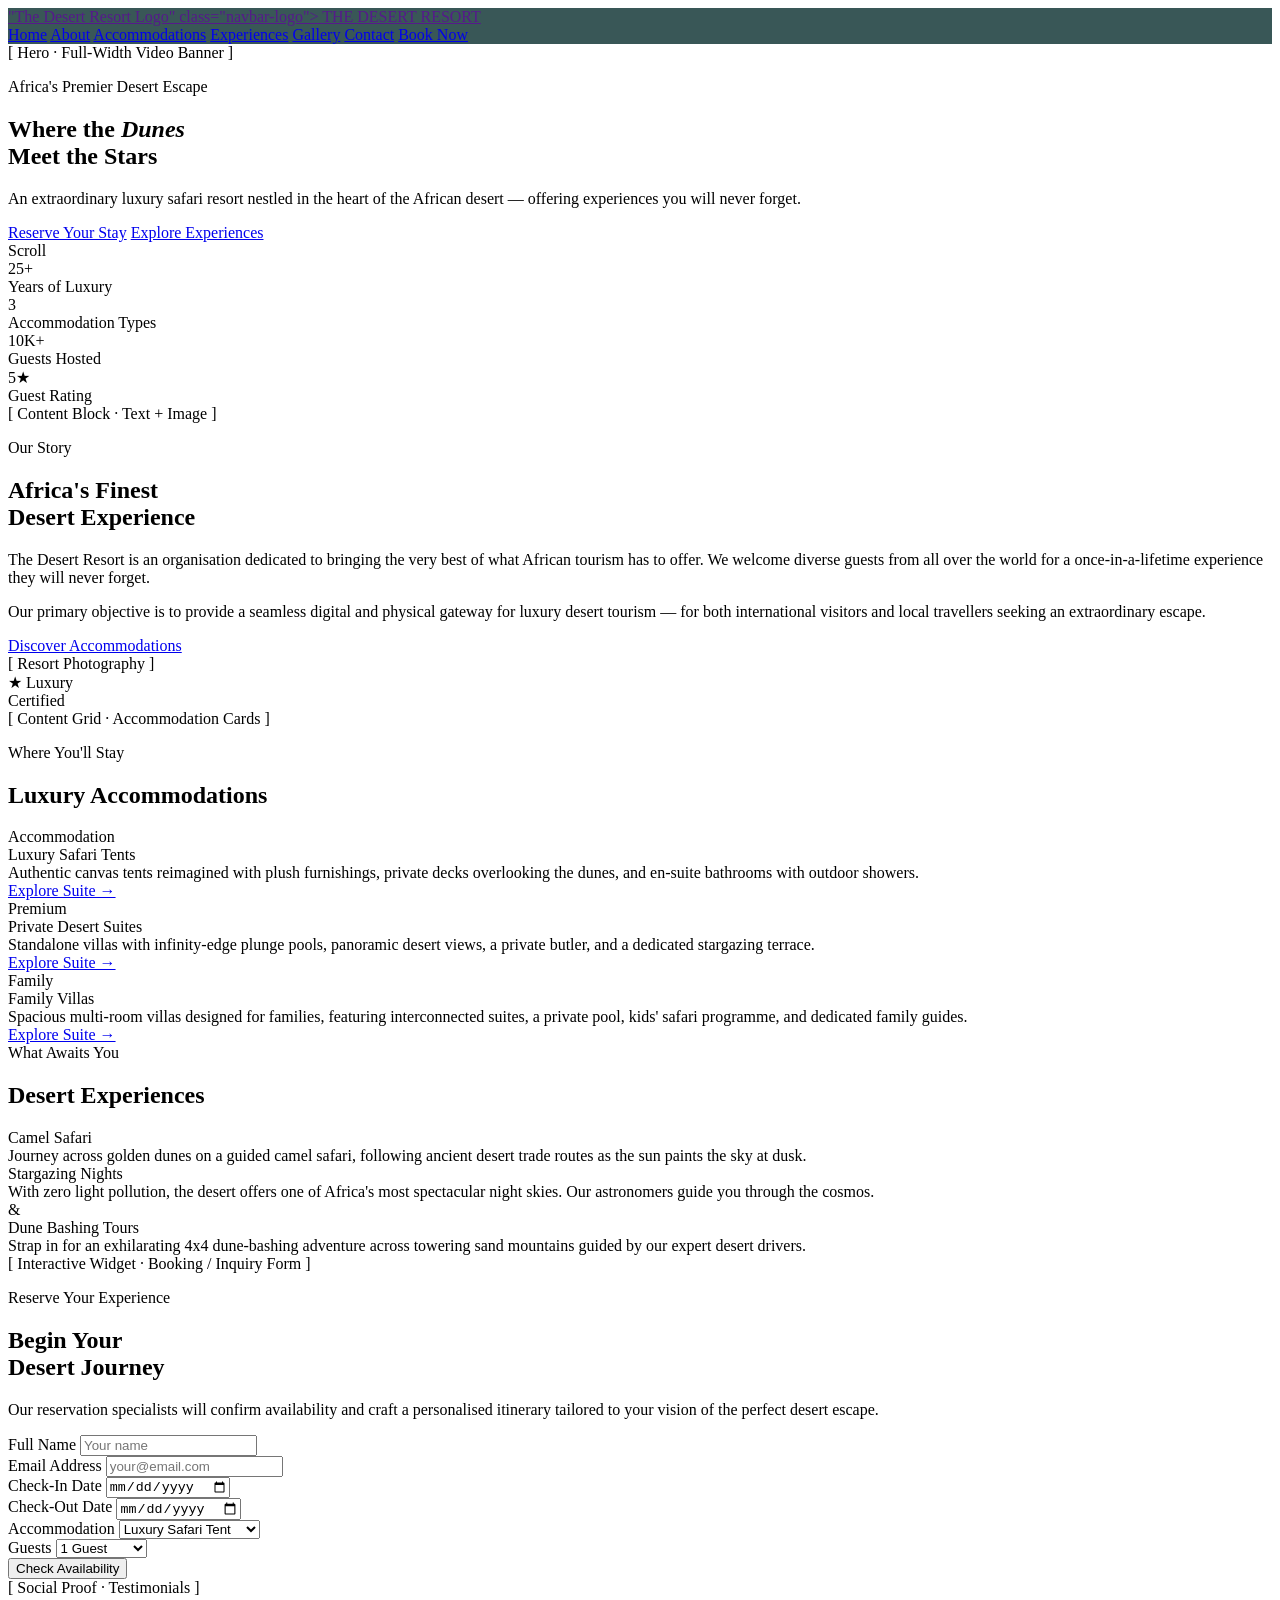
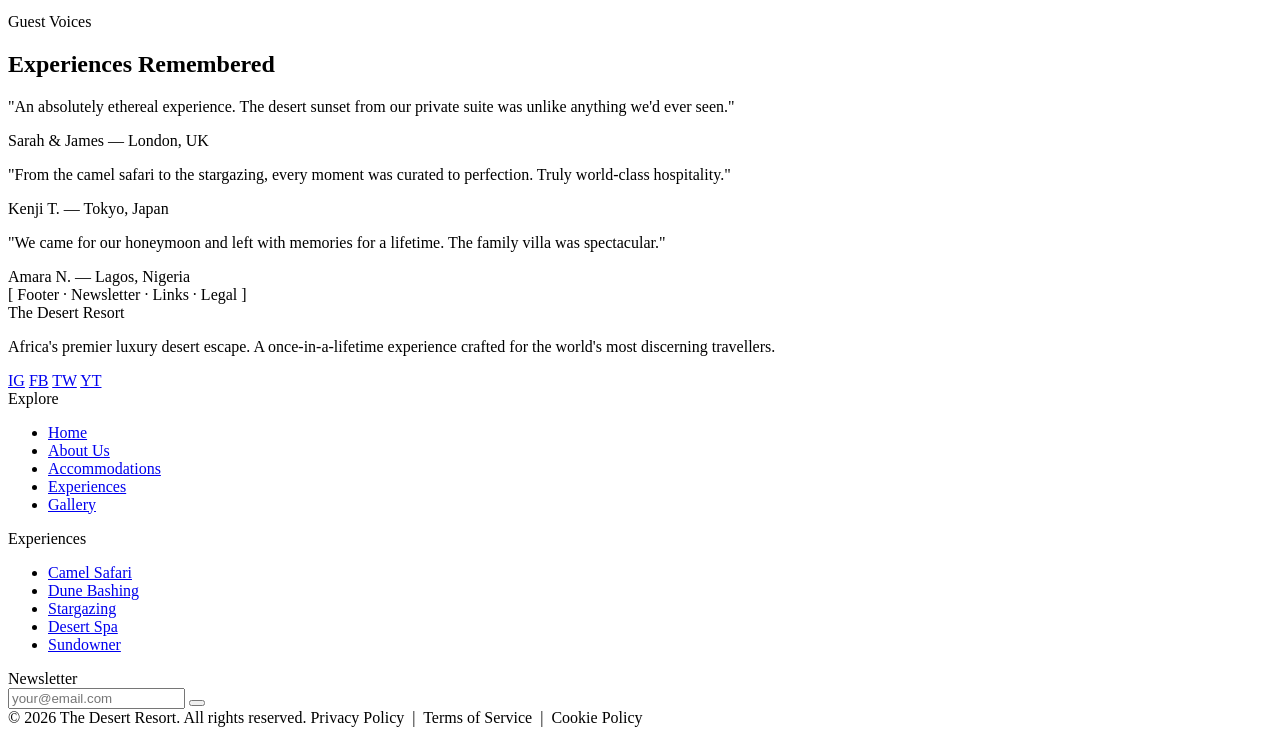
==== commit d027c77a: "Add files via upload" ====
--- a/index.html
+++ b/index.html
@@ -6,22 +6,24 @@
   <title>The Desert Resort – African Luxury Safari</title>
 </head>
 <body>
-
-  <nav class="navbar navbar-expand-lg sticky-top">
-    <div class="container">
-      <a class="navbar-brand" href="#">THE <span>DESERT</span> RESORT</a>
+	<nav class="navbar navbar-expand-lg sticky-top">
+    <div class="container">
+      <a class="navbar-brand" href="">
+            "The Desert Resort Logo"
+             class="navbar-logo">
+        <span class="brand-text">THE <span class="brand-accent">DESERT</span> RESORT</span>
+      </a>
       <div class="navbar-nav ms-auto d-flex flex-row align-items-center flex-wrap">
         <a class="nav-link-btn nav-link" href="#">Home</a>
-        <a class="nav-link-btn nav-link" href="#about">About</a>
-        <a class="nav-link-btn nav-link" href="#accommodations">Accommodations</a>
-        <a class="nav-link-btn nav-link" href="#experiences">Experiences</a>
-        <a class="nav-link-btn nav-link" href="#gallery">Gallery</a>
-        <a class="nav-link-btn nav-link" href="#contact">Contact</a>
-        <a class="nav-book-btn nav-link" href="#booking">Book Now</a>
+        <a class="nav-link-btn nav-link" href="about.html">About</a>
+        <a class="nav-link-btn nav-link" href="accommodations.html">Accommodations</a>
+        <a class="nav-link-btn nav-link" href="experiences.html">Experiences</a>
+        <a class="nav-link-btn nav-link" href="gallery.html">Gallery</a>
+        <a class="nav-link-btn nav-link" href="contact.html">Contact</a>
+        <a class="nav-book-btn nav-link" href="contact.html#booking">Book Now</a>
       </div>
     </div>
   </nav>
-
   <section class="hero">
     <div class="hero-fallback"></div>
     <div class="hero-overlay"></div>
@@ -31,15 +33,15 @@
       <h1 class="hero-title">Where the <em>Dunes</em><br>Meet the Stars</h1>
       <p class="hero-subtitle">An extraordinary luxury safari resort nestled in the heart of the African desert — offering experiences you will never forget.</p>
       <div class="d-flex justify-content-center flex-wrap gap-3 mt-2">
-        <a href="#booking" class="btn-primary-resort">Reserve Your Stay</a>
-        <a href="#experiences" class="btn-outline-resort">Explore Experiences</a>
+        <a href="contact.html#booking" class="btn-primary-resort">Reserve Your Stay</a>
+        <a href="experiences.html" class="btn-outline-resort">Explore Experiences</a>
       </div>
     </div>
     <div class="hero-scroll anim-fade-in delay-4">
       <div class="scroll-line"></div>
-    </div>
-  </section>
-
+      Scroll
+    </div>
+  </section>
   <section class="stats-strip">
     <div class="container">
       <div class="row text-center g-0">
@@ -56,13 +58,12 @@
           <div class="stat-label">Guests Hosted</div>
         </div>
         <div class="col-6 col-md-3 stat-item anim-fade-up delay-4">
-          <div class="stat-number"></div>
+          <div class="stat-number">5&#9733;</div>
           <div class="stat-label">Guest Rating</div>
         </div>
       </div>
     </div>
   </section>
-
   <section class="about-section" id="about">
     <div class="container">
       <div class="row align-items-center g-5">
@@ -75,25 +76,19 @@
           <p class="section-body mt-3">Our primary objective is to provide a seamless digital and physical gateway for luxury desert tourism — for both international visitors and local travellers seeking an extraordinary escape.</p>
           <div class="mt-4 d-flex gap-4 flex-wrap">
             <div>
-              <div style="font-family:'Cormorant Garamond',serif;font-size:1.8rem;color:var(--burnt);">HNWIs</div>
-              <div style="font-size:0.7rem;letter-spacing:2px;text-transform:uppercase;color:var(--text-muted);">Target Audience</div>
             </div>
             <div>
-              <div style="font-family:'Cormorant Garamond',serif;font-size:1.8rem;color:var(--burnt);">3-Click</div>
-              <div style="font-size:0.7rem;letter-spacing:2px;text-transform:uppercase;color:var(--text-muted);">Navigation Rule</div>
             </div>
             <div>
-              <div style="font-family:'Cormorant Garamond',serif;font-size:1.8rem;color:var(--burnt);"></div>
-              <div style="font-size:0.7rem;letter-spacing:2px;text-transform:uppercase;color:var(--text-muted);">Luxury Grade</div>
-            </div>
-          </div>
-          <a href="#accommodations" class="btn-primary-resort d-inline-block mt-5">Discover Accommodations</a>
+            </div>
+          </div>
+          <a href="accommodations.html" class="btn-primary-resort d-inline-block mt-5">Discover Accommodations</a>
         </div>
         <div class="col-lg-6 order-1 order-lg-2">
           <div class="about-img-wrap anim-fade-in">
             <div class="about-img-placeholder">[ Resort Photography ]</div>
             <div class="about-badge">
-              <span class="about-badge-num"></span>
+              <span class="about-badge-num">&#9733;</span>
               <span class="about-badge-text">Luxury<br>Certified</span>
             </div>
           </div>
@@ -101,7 +96,6 @@
       </div>
     </div>
   </section>
-
   <section class="accomm-section" id="accommodations">
     <div class="container">
       <div class="text-center mb-5">
@@ -109,54 +103,53 @@
         <p class="section-tag">Where You'll Stay</p>
         <div class="section-divider"></div>
         <h2 class="section-title">Luxury Accommodations</h2>
-        <p class="section-body" style="max-width:560px;margin:0 auto;">Choose from our curated selection of handcrafted desert retreats — each designed to harmonise with the natural landscape.</p>
+        <p class="section-body" 
       </div>
       <div class="row g-4">
         <div class="col-md-4">
           <div class="room-card anim-fade-up delay-1">
-            <div class="room-img-placeholder">[ Luxury Tent Image ]</div>
+            <div class="room-img-placeholder" 
             <div class="room-body">
               <div class="room-tag">Accommodation</div>
               <div class="room-title">Luxury Safari Tents</div>
               <div class="room-desc">Authentic canvas tents reimagined with plush furnishings, private decks overlooking the dunes, and en-suite bathrooms with outdoor showers.</div>
-              <a href="#" class="room-link">Explore Suite →</a>
+              <a href="#" class="room-link">Explore Suite &rarr;</a>
             </div>
           </div>
         </div>
         <div class="col-md-4">
           <div class="room-card anim-fade-up delay-2">
-            <div class="room-img-placeholder">[ Private Suite Image ]</div>
+            <div class="room-img-placeholder" 
             <div class="room-body">
               <div class="room-tag">Premium</div>
               <div class="room-title">Private Desert Suites</div>
               <div class="room-desc">Standalone villas with infinity-edge plunge pools, panoramic desert views, a private butler, and a dedicated stargazing terrace.</div>
-              <a href="#" class="room-link">Explore Suite →</a>
+              <a href="#" class="room-link">Explore Suite &rarr;</a>
             </div>
           </div>
         </div>
         <div class="col-md-4">
           <div class="room-card anim-fade-up delay-3">
-            <div class="room-img-placeholder">[ Family Villa Image ]</div>
+            <div class="room-img-placeholder" 
             <div class="room-body">
               <div class="room-tag">Family</div>
               <div class="room-title">Family Villas</div>
               <div class="room-desc">Spacious multi-room villas designed for families, featuring interconnected suites, a private pool, kids' safari programme, and dedicated family guides.</div>
-              <a href="#" class="room-link">Explore Suite →</a>
-            </div>
-          </div>
-        </div>
-      </div>
-    </div>
-  </section>
-
+              <a href="#" class="room-link">Explore Suite &rarr;</a>
+            </div>
+          </div>
+        </div>
+      </div>
+    </div>
+  </section>
   <section class="exp-section" id="experiences">
     <div class="container">
       <div class="text-center mb-5">
-        <div class="wf-label">[ Feature Section · Experiences ]</div>
+        <div class="wf-label" 
         <p class="section-tag">What Awaits You</p>
         <div class="section-divider"></div>
         <h2 class="section-title">Desert Experiences</h2>
-        <p class="section-body" style="max-width:520px;margin:0 auto;">From adrenaline-fuelled adventures across endless dunes to serene nights under a canopy of stars — each experience is curated for the discerning traveller.</p>
+        <p class="section-body" >
       </div>
       <div class="row g-3 mt-2">
         <div class="col-md-4">
@@ -175,7 +168,7 @@
         </div>
         <div class="col-md-4">
           <div class="exp-card anim-fade-up delay-3">
-            <div class="exp-icon">🏎️</div>
+            <div class="exp-icon">&</div>
             <div class="exp-title">Dune Bashing Tours</div>
             <div class="exp-desc">Strap in for an exhilarating 4x4 dune-bashing adventure across towering sand mountains guided by our expert desert drivers.</div>
           </div>
@@ -183,7 +176,6 @@
       </div>
     </div>
   </section>
-
   <section class="booking-section" id="booking">
     <div class="container">
       <div class="wf-label">[ Interactive Widget · Booking / Inquiry Form ]</div>
@@ -226,7 +218,7 @@
                 <select class="form-control-resort">
                   <option>1 Guest</option>
                   <option>2 Guests</option>
-                  <option>3–4 Guests</option>
+                  <option>3&ndash;4 Guests</option>
                   <option>Family (5+)</option>
                 </select>
               </div>
@@ -239,7 +231,6 @@
       </div>
     </div>
   </section>
-
   <section class="testimonial-section" id="gallery">
     <div class="container">
       <div class="text-center mb-5">
@@ -253,27 +244,26 @@
           <div class="testimonial-card anim-fade-up delay-1">
             <div class="stars"></div>
             <p class="testimonial-quote">"An absolutely ethereal experience. The desert sunset from our private suite was unlike anything we'd ever seen."</p>
-            <div class="testimonial-author">Sarah & James — London, UK</div>
+            <div class="testimonial-author">Sarah &amp; James &mdash; London, UK</div>
           </div>
         </div>
         <div class="col-md-4">
           <div class="testimonial-card anim-fade-up delay-2">
             <div class="stars"></div>
             <p class="testimonial-quote">"From the camel safari to the stargazing, every moment was curated to perfection. Truly world-class hospitality."</p>
-            <div class="testimonial-author">Kenji T. — Tokyo, Japan</div>
+            <div class="testimonial-author">Kenji T. &mdash; Tokyo, Japan</div>
           </div>
         </div>
         <div class="col-md-4">
           <div class="testimonial-card anim-fade-up delay-3">
             <div class="stars"></div>
             <p class="testimonial-quote">"We came for our honeymoon and left with memories for a lifetime. The family villa was spectacular."</p>
-            <div class="testimonial-author">Amara N. — Lagos, Nigeria</div>
-          </div>
-        </div>
-      </div>
-    </div>
-  </section>
-
+            <div class="testimonial-author">Amara N. &mdash; Lagos, Nigeria</div>
+          </div>
+        </div>
+      </div>
+    </div>
+  </section>
   <footer id="contact">
     <div class="container">
       <div class="wf-label">[ Footer · Newsletter · Links · Legal ]</div>
@@ -292,9 +282,9 @@
           <div class="footer-heading">Explore</div>
           <ul class="footer-links">
             <li><a href="#">Home</a></li>
-            <li><a href="#about">About Us</a></li>
-            <li><a href="#accommodations">Accommodations</a></li>
-            <li><a href="#experiences">Experiences</a></li>
+            <li><a href="about.html">About Us</a></li>
+            <li><a href="accommodations.html">Accommodations</a></li>
+            <li><a href="experiences.html">Experiences</a></li>
             <li><a href="#">Gallery</a></li>
           </ul>
         </div>
@@ -310,20 +300,26 @@
         </div>
         <div class="col-lg-4">
           <div class="footer-heading">Newsletter</div>
-          <p>Subscribe for exclusive offers and desert stories delivered to your inbox.</p>
+ 
           <div class="d-flex">
-            <input type="email" placeholder="your@email.com">
-            <button>Subscribe</button>
-          </div>
-          <p> Kalahari Desert, Southern Africa |  +267 000 0000</p>
+            <input type="email" placeholder="your@email.com" style="background:;">
+            <button 
+          </div>
         </div>
       </div>
       <div class="footer-bottom">
-        <span>© 2026 The Desert Resort. All rights reserved.</span>
-        <span>Privacy Policy | Terms of Service | Cookie Policy</span>
+        <span>&copy; 2026 The Desert Resort. All rights reserved.</span>
+        <span>Privacy Policy &nbsp;|&nbsp; Terms of Service &nbsp;|&nbsp; Cookie Policy</span>
       </div>
     </div>
   </footer>
-
+  <script>
+    window.addEventListener('scroll', () => {
+      const nav = document.querySelector('.navbar');
+      nav.style.background = window.scrollY > 60
+        ? 'rgba(47,79,79,0.98)'
+        : 'rgba(47,79,79,0.95)';
+    });
+  </script>
 </body>
-</html>+</html>
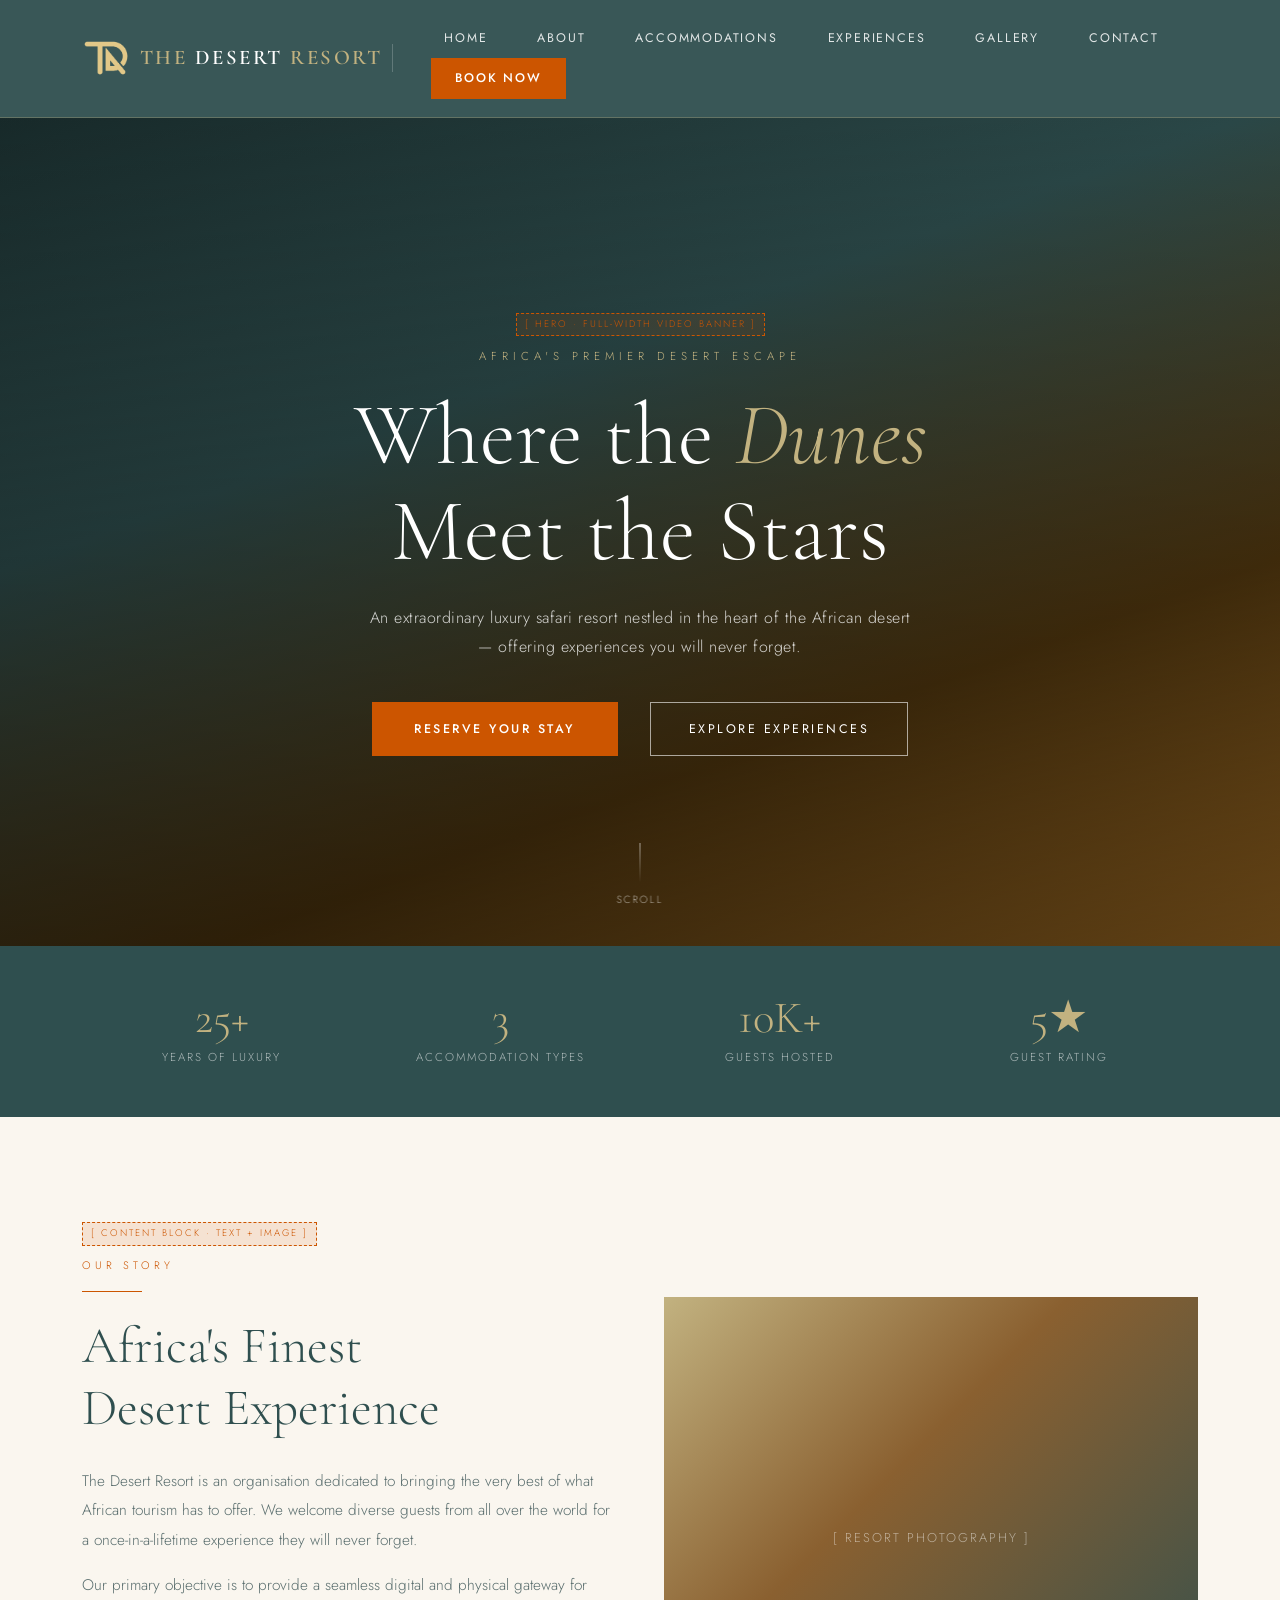
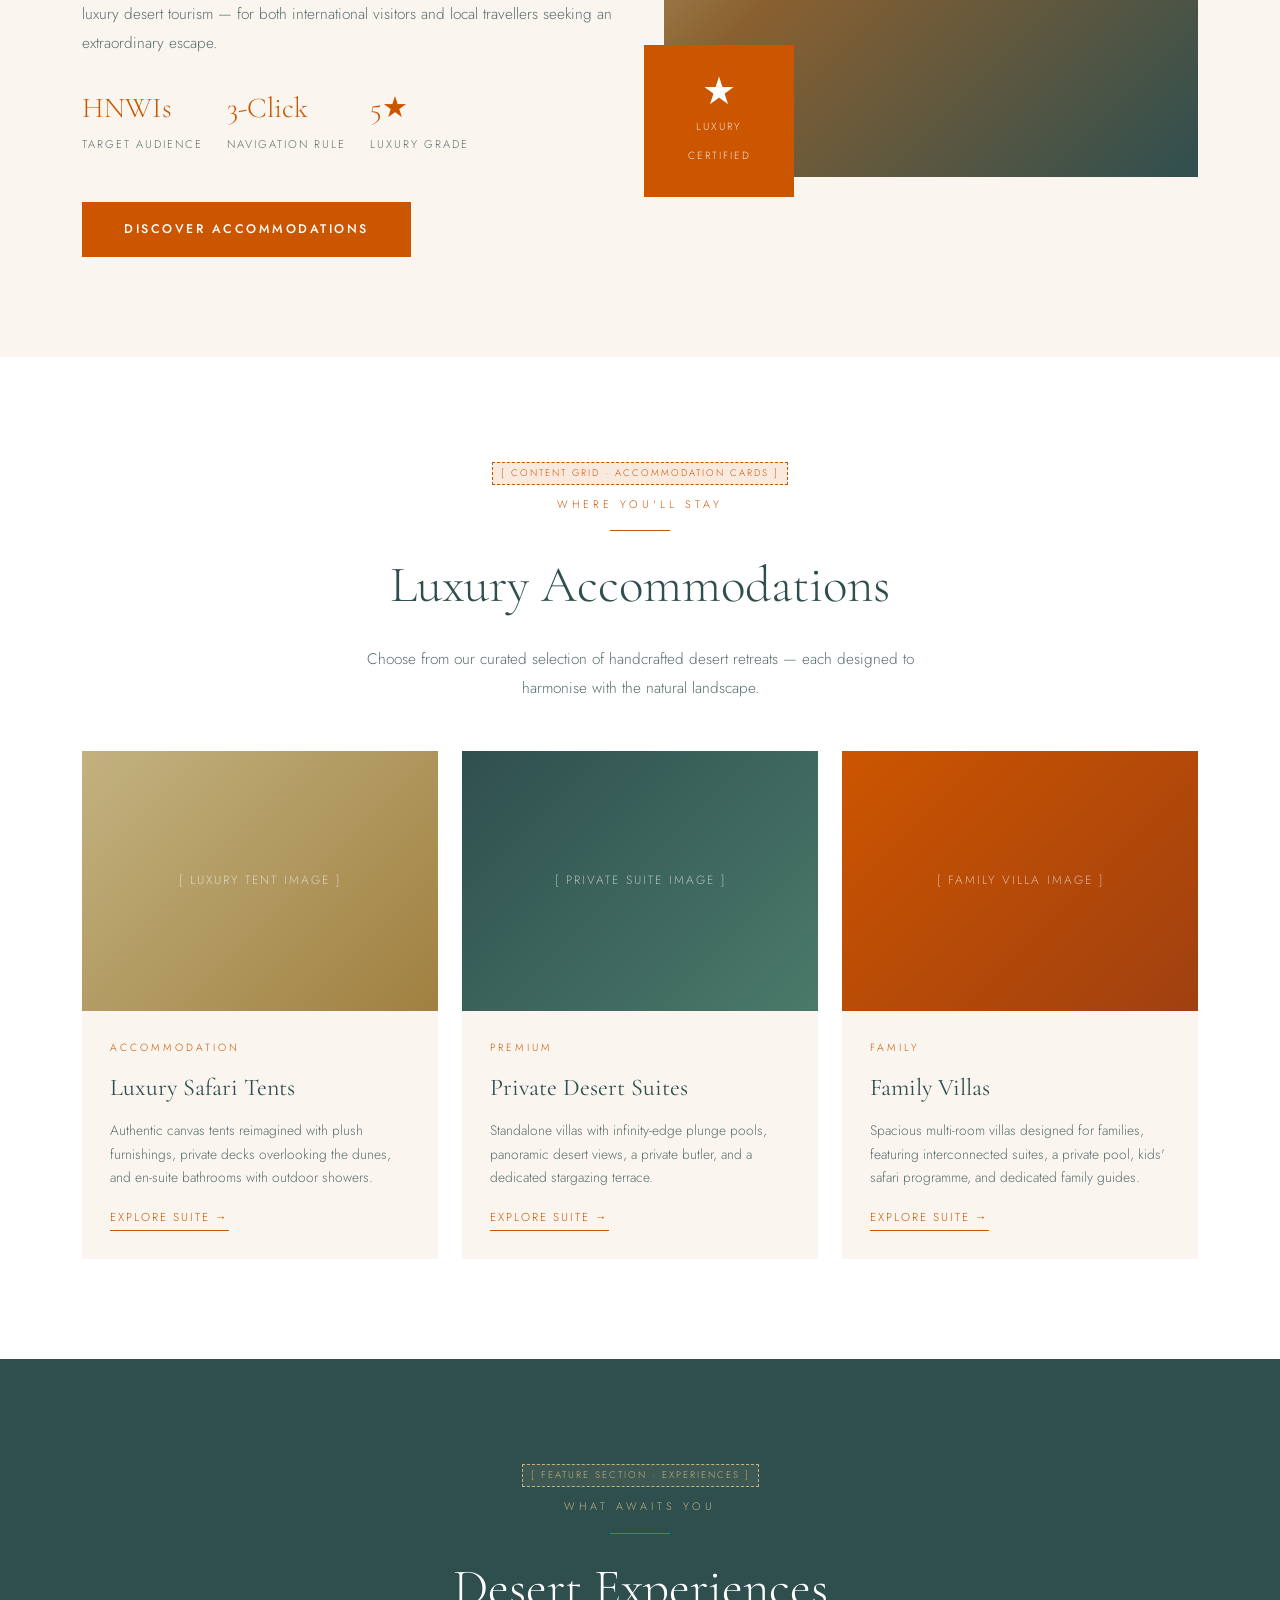
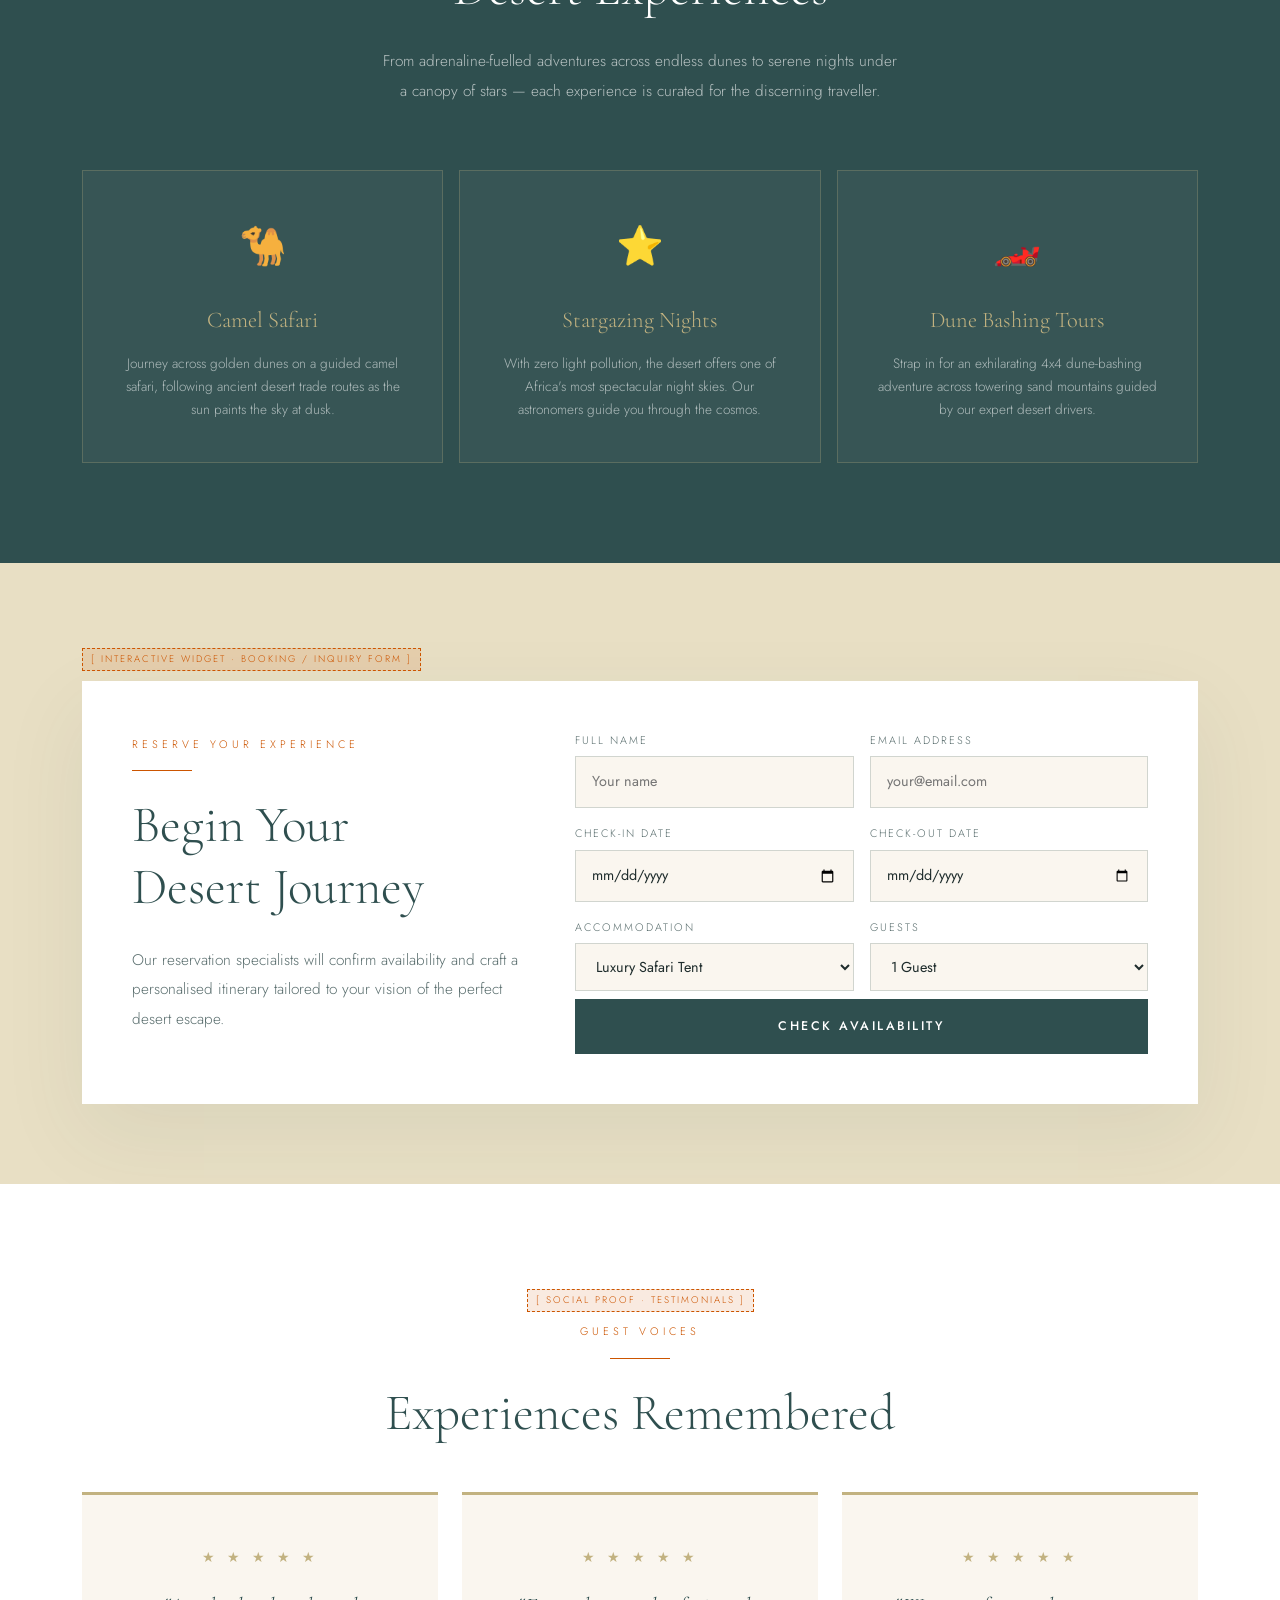
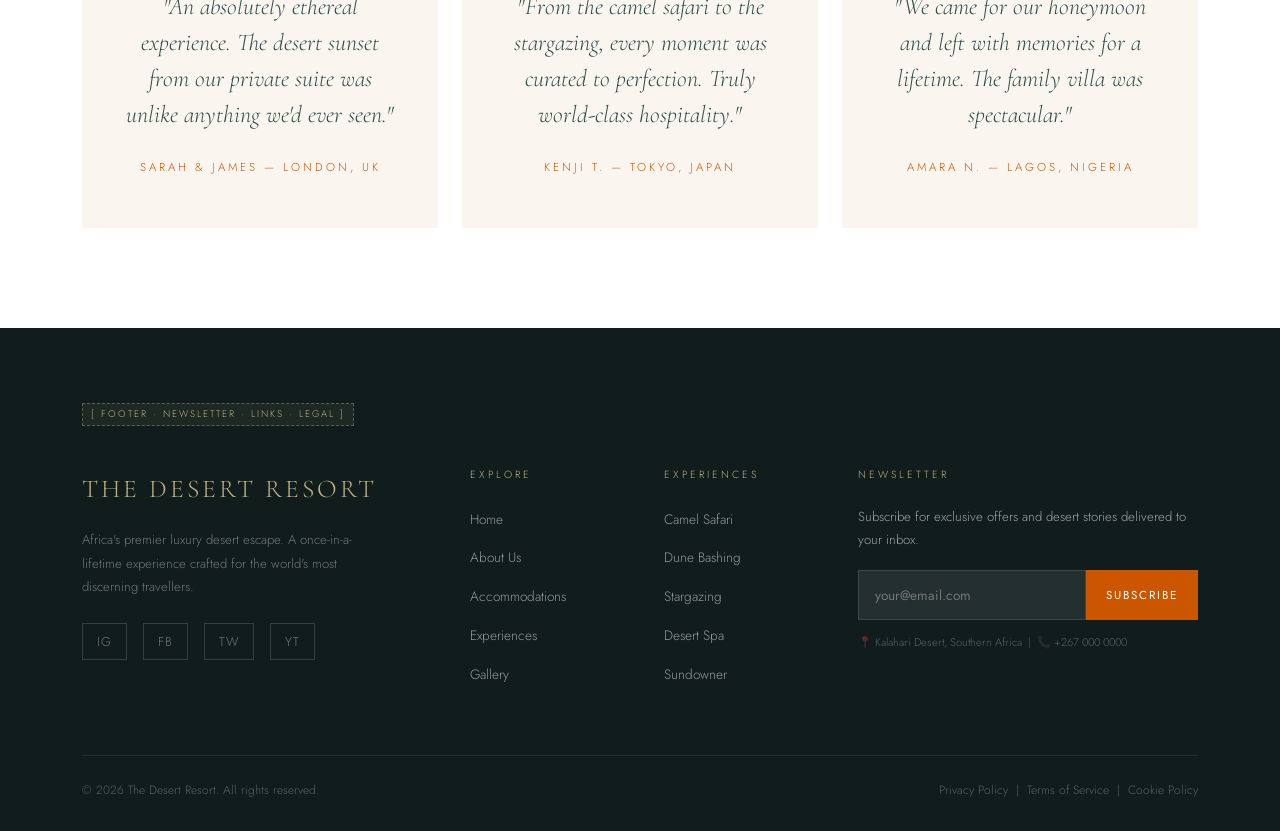
==== commit e03ecaec: "Add files via upload" ====
--- a/index.html
+++ b/index.html
@@ -4,12 +4,16 @@
   <meta charset="UTF-8">
   <meta name="viewport" content="width=device-width, initial-scale=1.0">
   <title>The Desert Resort – African Luxury Safari</title>
+  <link href="https://cdn.jsdelivr.net/npm/bootstrap@5.3.0/dist/css/bootstrap.min.css" rel="stylesheet">
+  <link href="https://fonts.googleapis.com/css2?family=Cormorant+Garamond:ital,wght@0,300;0,400;0,600;1,300;1,400&family=Jost:wght@300;400;500;600&display=swap" rel="stylesheet">
+  <link rel="stylesheet" href="style.css">
 </head>
 <body>
-	<nav class="navbar navbar-expand-lg sticky-top">
-    <div class="container">
-      <a class="navbar-brand" href="">
-            "The Desert Resort Logo"
+  <nav class="navbar navbar-expand-lg sticky-top">
+    <div class="container">
+      <a class="navbar-brand" href="#">
+        <img src="[data-uri]"
+             alt="The Desert Resort Logo"
              class="navbar-logo">
         <span class="brand-text">THE <span class="brand-accent">DESERT</span> RESORT</span>
       </a>
@@ -24,6 +28,7 @@
       </div>
     </div>
   </nav>
+
   <section class="hero">
     <div class="hero-fallback"></div>
     <div class="hero-overlay"></div>
@@ -76,10 +81,16 @@
           <p class="section-body mt-3">Our primary objective is to provide a seamless digital and physical gateway for luxury desert tourism — for both international visitors and local travellers seeking an extraordinary escape.</p>
           <div class="mt-4 d-flex gap-4 flex-wrap">
             <div>
+              <div style="font-family:'Cormorant Garamond',serif;font-size:1.8rem;color:var(--burnt);">HNWIs</div>
+              <div style="font-size:0.7rem;letter-spacing:2px;text-transform:uppercase;color:var(--text-muted);">Target Audience</div>
             </div>
             <div>
+              <div style="font-family:'Cormorant Garamond',serif;font-size:1.8rem;color:var(--burnt);">3-Click</div>
+              <div style="font-size:0.7rem;letter-spacing:2px;text-transform:uppercase;color:var(--text-muted);">Navigation Rule</div>
             </div>
             <div>
+              <div style="font-family:'Cormorant Garamond',serif;font-size:1.8rem;color:var(--burnt);">5&#9733;</div>
+              <div style="font-size:0.7rem;letter-spacing:2px;text-transform:uppercase;color:var(--text-muted);">Luxury Grade</div>
             </div>
           </div>
           <a href="accommodations.html" class="btn-primary-resort d-inline-block mt-5">Discover Accommodations</a>
@@ -103,12 +114,12 @@
         <p class="section-tag">Where You'll Stay</p>
         <div class="section-divider"></div>
         <h2 class="section-title">Luxury Accommodations</h2>
-        <p class="section-body" 
+        <p class="section-body" style="max-width:560px;margin:0 auto;">Choose from our curated selection of handcrafted desert retreats — each designed to harmonise with the natural landscape.</p>
       </div>
       <div class="row g-4">
         <div class="col-md-4">
           <div class="room-card anim-fade-up delay-1">
-            <div class="room-img-placeholder" 
+            <div class="room-img-placeholder" style="background:linear-gradient(135deg,#c2b280,#a08040);">[ Luxury Tent Image ]</div>
             <div class="room-body">
               <div class="room-tag">Accommodation</div>
               <div class="room-title">Luxury Safari Tents</div>
@@ -119,7 +130,7 @@
         </div>
         <div class="col-md-4">
           <div class="room-card anim-fade-up delay-2">
-            <div class="room-img-placeholder" 
+            <div class="room-img-placeholder" style="background:linear-gradient(135deg,#2F4F4F,#4a7a6a);">[ Private Suite Image ]</div>
             <div class="room-body">
               <div class="room-tag">Premium</div>
               <div class="room-title">Private Desert Suites</div>
@@ -130,7 +141,7 @@
         </div>
         <div class="col-md-4">
           <div class="room-card anim-fade-up delay-3">
-            <div class="room-img-placeholder" 
+            <div class="room-img-placeholder" style="background:linear-gradient(135deg,#CC5500,#a04010);">[ Family Villa Image ]</div>
             <div class="room-body">
               <div class="room-tag">Family</div>
               <div class="room-title">Family Villas</div>
@@ -145,30 +156,30 @@
   <section class="exp-section" id="experiences">
     <div class="container">
       <div class="text-center mb-5">
-        <div class="wf-label" 
+        <div class="wf-label" style="border-color:var(--sand);color:var(--sand);background:rgba(194,178,128,0.1);">[ Feature Section · Experiences ]</div>
         <p class="section-tag">What Awaits You</p>
         <div class="section-divider"></div>
         <h2 class="section-title">Desert Experiences</h2>
-        <p class="section-body" >
+        <p class="section-body" style="max-width:520px;margin:0 auto;">From adrenaline-fuelled adventures across endless dunes to serene nights under a canopy of stars — each experience is curated for the discerning traveller.</p>
       </div>
       <div class="row g-3 mt-2">
         <div class="col-md-4">
           <div class="exp-card anim-fade-up delay-1">
-            <div class="exp-icon"></div>
+            <div class="exp-icon">&#x1F42A;</div>
             <div class="exp-title">Camel Safari</div>
             <div class="exp-desc">Journey across golden dunes on a guided camel safari, following ancient desert trade routes as the sun paints the sky at dusk.</div>
           </div>
         </div>
         <div class="col-md-4">
           <div class="exp-card anim-fade-up delay-2">
-            <div class="exp-icon"></div>
+            <div class="exp-icon">&#x2B50;</div>
             <div class="exp-title">Stargazing Nights</div>
             <div class="exp-desc">With zero light pollution, the desert offers one of Africa's most spectacular night skies. Our astronomers guide you through the cosmos.</div>
           </div>
         </div>
         <div class="col-md-4">
           <div class="exp-card anim-fade-up delay-3">
-            <div class="exp-icon">&</div>
+            <div class="exp-icon">&#x1F3CE;&#xFE0F;</div>
             <div class="exp-title">Dune Bashing Tours</div>
             <div class="exp-desc">Strap in for an exhilarating 4x4 dune-bashing adventure across towering sand mountains guided by our expert desert drivers.</div>
           </div>
@@ -242,21 +253,21 @@
       <div class="row g-4">
         <div class="col-md-4">
           <div class="testimonial-card anim-fade-up delay-1">
-            <div class="stars"></div>
+            <div class="stars">&#9733; &#9733; &#9733; &#9733; &#9733;</div>
             <p class="testimonial-quote">"An absolutely ethereal experience. The desert sunset from our private suite was unlike anything we'd ever seen."</p>
             <div class="testimonial-author">Sarah &amp; James &mdash; London, UK</div>
           </div>
         </div>
         <div class="col-md-4">
           <div class="testimonial-card anim-fade-up delay-2">
-            <div class="stars"></div>
+            <div class="stars">&#9733; &#9733; &#9733; &#9733; &#9733;</div>
             <p class="testimonial-quote">"From the camel safari to the stargazing, every moment was curated to perfection. Truly world-class hospitality."</p>
             <div class="testimonial-author">Kenji T. &mdash; Tokyo, Japan</div>
           </div>
         </div>
         <div class="col-md-4">
           <div class="testimonial-card anim-fade-up delay-3">
-            <div class="stars"></div>
+            <div class="stars">&#9733; &#9733; &#9733; &#9733; &#9733;</div>
             <p class="testimonial-quote">"We came for our honeymoon and left with memories for a lifetime. The family villa was spectacular."</p>
             <div class="testimonial-author">Amara N. &mdash; Lagos, Nigeria</div>
           </div>
@@ -266,7 +277,7 @@
   </section>
   <footer id="contact">
     <div class="container">
-      <div class="wf-label">[ Footer · Newsletter · Links · Legal ]</div>
+      <div class="wf-label" style="border-color:rgba(194,178,128,0.4);color:var(--sand);background:rgba(194,178,128,0.07);margin-bottom:40px;">[ Footer · Newsletter · Links · Legal ]</div>
       <div class="row g-5">
         <div class="col-lg-4">
           <div class="footer-brand">The Desert Resort</div>
@@ -300,11 +311,12 @@
         </div>
         <div class="col-lg-4">
           <div class="footer-heading">Newsletter</div>
- 
+          <p style="font-size:0.82rem;margin-bottom:18px;">Subscribe for exclusive offers and desert stories delivered to your inbox.</p>
           <div class="d-flex">
-            <input type="email" placeholder="your@email.com" style="background:;">
-            <button 
-          </div>
+            <input type="email" placeholder="your@email.com" style="background:rgba(255,255,255,0.08);border:1px solid rgba(255,255,255,0.12);color:#fff;padding:12px 16px;font-size:0.85rem;flex:1;outline:none;">
+            <button style="background:var(--burnt);color:#fff;border:none;padding:12px 20px;font-size:0.72rem;letter-spacing:2px;text-transform:uppercase;cursor:pointer;white-space:nowrap;">Subscribe</button>
+          </div>
+          <p style="font-size:0.7rem;color:rgba(255,255,255,0.3);margin-top:12px;">&#x1F4CD; Kalahari Desert, Southern Africa &nbsp;|&nbsp; &#x1F4DE; +267 000 0000</p>
         </div>
       </div>
       <div class="footer-bottom">
@@ -313,6 +325,8 @@
       </div>
     </div>
   </footer>
+
+  <script src="https://cdn.jsdelivr.net/npm/bootstrap@5.3.0/dist/js/bootstrap.bundle.min.js"></script>
   <script>
     window.addEventListener('scroll', () => {
       const nav = document.querySelector('.navbar');
--- a/style.css
+++ b/style.css
@@ -0,0 +1,640 @@
+:root {
+  --sand:        #C2B280;
+  --sand-light:  #e8dfc4;
+  --sand-dark:   #9a8c62;
+  --burnt:       #CC5500;
+  --burnt-light: #e07030;
+  --slate:       #2F4F4F;
+  --slate-light: #3d6363;
+  --cream:       #FAF6EF;
+  --text:        #1e2c2c;
+  --text-muted:  #5a6e6e;
+  --nav-bg:      rgba(47, 79, 79, 0.95);
+}
+
+*, *::before, *::after { box-sizing: border-box; margin: 0; padding: 0; }
+html { scroll-behavior: smooth; }
+body {
+  background: var(--cream);
+  color: var(--text);
+  font-family: 'Jost', sans-serif;
+  font-weight: 300;
+  line-height: 1.8;
+  overflow-x: hidden;
+}
+
+@keyframes fadeUp   { from { opacity:0; transform:translateY(40px); } to { opacity:1; transform:translateY(0); } }
+@keyframes fadeIn   { from { opacity:0; } to { opacity:1; } }
+@keyframes slideIn  { from { opacity:0; transform:translateX(-30px); } to { opacity:1; transform:translateX(0); } }
+
+.anim-fade-up  { animation: fadeUp  0.9s ease both; }
+.anim-fade-in  { animation: fadeIn  1.2s ease both; }
+.anim-slide-in { animation: slideIn 0.8s ease both; }
+.delay-1 { animation-delay: 0.2s; }
+.delay-2 { animation-delay: 0.4s; }
+.delay-3 { animation-delay: 0.6s; }
+.delay-4 { animation-delay: 0.8s; }
+
+.navbar {
+  background: var(--nav-bg) !important;
+  backdrop-filter: blur(10px);
+  border-bottom: 1px solid rgba(194, 178, 128, 0.3);
+  padding: 18px 0;
+  transition: all 0.4s ease;
+  position: sticky;
+  top: 0;
+  z-index: 1000;
+}
+.navbar-brand {
+  font-family: 'Cormorant Garamond', serif;
+  font-size: 1.5rem;
+  font-weight: 600;
+  color: var(--sand) !important;
+  letter-spacing: 3px;
+  text-transform: uppercase;
+}
+.navbar-brand span { color: #fff; }
+.nav-link-btn {
+  color: rgba(255,255,255,0.85) !important;
+  font-family: 'Jost', sans-serif;
+  font-weight: 400;
+  font-size: 0.78rem;
+  letter-spacing: 1.8px;
+  text-transform: uppercase;
+  padding: 8px 20px !important;
+  margin: 0 4px;
+  border: 1px solid transparent;
+  border-radius: 0;
+  transition: all 0.3s ease;
+}
+.nav-link-btn:hover {
+  color: var(--sand) !important;
+  border-bottom: 1px solid var(--sand);
+}
+.nav-book-btn {
+  background: var(--burnt);
+  color: #fff !important;
+  padding: 9px 24px !important;
+  border-radius: 0;
+  letter-spacing: 1.8px;
+  font-size: 0.78rem;
+  font-weight: 500;
+  text-transform: uppercase;
+  transition: background 0.3s ease;
+  margin-left: 12px;
+}
+.nav-book-btn:hover { background: var(--burnt-light) !important; color: #fff !important; }
+.hero {
+  position: relative;
+  width: 100%;
+  height: 92vh;
+  min-height: 560px;
+  overflow: hidden;
+  display: flex;
+  align-items: center;
+  justify-content: center;
+}
+.hero-video {
+  position: absolute;
+  inset: 0;
+  width: 100%;
+  height: 100%;
+  object-fit: cover;
+  filter: brightness(0.45);
+}
+.hero-fallback {
+  position: absolute;
+  inset: 0;
+  background: linear-gradient(160deg, #1a2e2e 0%, #2F4F4F 35%, #5a3d10 70%, #c2822a 100%);
+}
+.hero-overlay {
+  position: absolute;
+  inset: 0;
+  background: linear-gradient(to bottom, rgba(0,0,0,0.1) 0%, rgba(0,0,0,0.5) 100%);
+}
+.hero-content {
+  position: relative;
+  z-index: 2;
+  text-align: center;
+  padding: 0 20px;
+  max-width: 860px;
+}
+.hero-eyebrow {
+  font-family: 'Jost', sans-serif;
+  font-size: 0.72rem;
+  letter-spacing: 5px;
+  text-transform: uppercase;
+  color: var(--sand);
+  margin-bottom: 20px;
+}
+.hero-title {
+  font-family: 'Cormorant Garamond', serif;
+  font-size: clamp(3rem, 7vw, 5.5rem);
+  font-weight: 300;
+  color: #fff;
+  line-height: 1.1;
+  margin-bottom: 24px;
+}
+.hero-title em { color: var(--sand); font-style: italic; }
+.hero-subtitle {
+  font-size: 1rem;
+  color: rgba(255,255,255,0.8);
+  letter-spacing: 0.5px;
+  max-width: 560px;
+  margin: 0 auto 40px;
+}
+.btn-primary-resort {
+  background: var(--burnt);
+  color: #fff;
+  border: none;
+  padding: 16px 42px;
+  font-family: 'Jost', sans-serif;
+  font-size: 0.78rem;
+  letter-spacing: 2.5px;
+  text-transform: uppercase;
+  font-weight: 500;
+  text-decoration: none;
+  display: inline-block;
+  transition: background 0.3s ease, transform 0.2s ease;
+}
+.btn-primary-resort:hover { background: var(--burnt-light); color: #fff; transform: translateY(-2px); }
+.btn-outline-resort {
+  background: transparent;
+  color: #fff;
+  border: 1px solid rgba(255,255,255,0.6);
+  padding: 15px 38px;
+  font-family: 'Jost', sans-serif;
+  font-size: 0.78rem;
+  letter-spacing: 2.5px;
+  text-transform: uppercase;
+  font-weight: 400;
+  text-decoration: none;
+  display: inline-block;
+  margin-left: 16px;
+  transition: all 0.3s ease;
+}
+.btn-outline-resort:hover { border-color: var(--sand); color: var(--sand); }
+.hero-scroll {
+  position: absolute;
+  bottom: 36px;
+  left: 50%;
+  transform: translateX(-50%);
+  z-index: 3;
+  display: flex;
+  flex-direction: column;
+  align-items: center;
+  gap: 8px;
+  color: rgba(255,255,255,0.6);
+  font-size: 0.65rem;
+  letter-spacing: 2px;
+  text-transform: uppercase;
+}
+.scroll-line {
+  width: 1px;
+  height: 40px;
+  background: linear-gradient(to bottom, rgba(255,255,255,0.6), transparent);
+  animation: fadeIn 2s ease 1s both;
+}
+
+
+.section-divider {
+  width: 60px;
+  height: 1px;
+  background: var(--burnt);
+  margin: 0 auto 24px;
+}
+.section-divider.left { margin: 0 0 24px; }
+
+.stats-strip {
+  background: var(--slate);
+  padding: 40px 0;
+}
+.stat-item { text-align: center; padding: 10px 20px; }
+.stat-number {
+  font-family: 'Cormorant Garamond', serif;
+  font-size: 2.8rem;
+  font-weight: 300;
+  color: var(--sand);
+  line-height: 1;
+}
+.stat-label {
+  font-size: 0.72rem;
+  letter-spacing: 2px;
+  text-transform: uppercase;
+  color: rgba(255,255,255,0.6);
+  margin-top: 6px;
+}
+.stat-divider {
+  width: 1px;
+  background: rgba(194,178,128,0.3);
+  margin: auto;
+}
+
+.about-section { padding: 100px 0; background: var(--cream); }
+.section-tag {
+  font-size: 0.68rem;
+  letter-spacing: 4px;
+  text-transform: uppercase;
+  color: var(--burnt);
+  margin-bottom: 16px;
+}
+.section-title {
+  font-family: 'Cormorant Garamond', serif;
+  font-size: clamp(2rem, 4vw, 3.2rem);
+  font-weight: 300;
+  color: var(--slate);
+  line-height: 1.2;
+  margin-bottom: 28px;
+}
+.section-body { color: var(--text-muted); font-size: 0.96rem; line-height: 1.9; }
+.about-img-wrap { position: relative; }
+.about-img-main {
+  width: 100%;
+  height: 480px;
+  object-fit: cover;
+  display: block;
+}
+.about-img-placeholder {
+  width: 100%;
+  height: 480px;
+  background: linear-gradient(135deg, #c2b280 0%, #8a6030 40%, #2F4F4F 100%);
+  display: flex;
+  align-items: center;
+  justify-content: center;
+  color: rgba(255,255,255,0.5);
+  font-size: 0.8rem;
+  letter-spacing: 2px;
+  text-transform: uppercase;
+}
+.about-badge {
+  position: absolute;
+  bottom: -20px;
+  left: -20px;
+  background: var(--burnt);
+  color: #fff;
+  padding: 28px 32px;
+  text-align: center;
+  min-width: 150px;
+}
+.about-badge-num {
+  font-family: 'Cormorant Garamond', serif;
+  font-size: 2.4rem;
+  font-weight: 300;
+  line-height: 1;
+  display: block;
+}
+.about-badge-text {
+  font-size: 0.65rem;
+  letter-spacing: 2px;
+  text-transform: uppercase;
+  opacity: 0.85;
+}
+
+.accomm-section { padding: 100px 0; background: #fff; }
+.room-card {
+  background: var(--cream);
+  overflow: hidden;
+  transition: transform 0.4s ease, box-shadow 0.4s ease;
+  cursor: pointer;
+}
+.room-card:hover { transform: translateY(-6px); box-shadow: 0 20px 50px rgba(47,79,79,0.12); }
+.room-img {
+  width: 100%;
+  height: 260px;
+  object-fit: cover;
+  display: block;
+  transition: transform 0.6s ease;
+}
+.room-img-placeholder {
+  width: 100%;
+  height: 260px;
+  display: flex;
+  align-items: center;
+  justify-content: center;
+  font-size: 0.75rem;
+  letter-spacing: 2px;
+  text-transform: uppercase;
+  color: rgba(255,255,255,0.6);
+}
+.room-card:hover .room-img { transform: scale(1.04); }
+.room-body { padding: 28px; }
+.room-tag {
+  font-size: 0.65rem;
+  letter-spacing: 3px;
+  text-transform: uppercase;
+  color: var(--burnt);
+  margin-bottom: 8px;
+}
+.room-title {
+  font-family: 'Cormorant Garamond', serif;
+  font-size: 1.5rem;
+  font-weight: 400;
+  color: var(--slate);
+  margin-bottom: 10px;
+}
+.room-desc { font-size: 0.86rem; color: var(--text-muted); line-height: 1.7; }
+.room-link {
+  display: inline-block;
+  margin-top: 18px;
+  font-size: 0.72rem;
+  letter-spacing: 2px;
+  text-transform: uppercase;
+  color: var(--burnt);
+  text-decoration: none;
+  border-bottom: 1px solid var(--burnt);
+  padding-bottom: 2px;
+  transition: opacity 0.2s;
+}
+.room-link:hover { opacity: 0.7; color: var(--burnt); }
+.exp-section { padding: 100px 0; background: var(--slate); }
+.exp-section .section-title { color: #fff; }
+.exp-section .section-tag { color: var(--sand); }
+.exp-section .section-body { color: rgba(255,255,255,0.65); }
+.exp-card {
+  border: 1px solid rgba(194,178,128,0.25);
+  padding: 40px 32px;
+  transition: all 0.4s ease;
+  text-align: center;
+  background: rgba(255,255,255,0.04);
+}
+.exp-card:hover {
+  border-color: var(--sand);
+  background: rgba(194,178,128,0.08);
+  transform: translateY(-4px);
+}
+.exp-icon { font-size: 2.4rem; margin-bottom: 20px; }
+.exp-title {
+  font-family: 'Cormorant Garamond', serif;
+  font-size: 1.4rem;
+  color: var(--sand);
+  margin-bottom: 12px;
+}
+.exp-desc { font-size: 0.85rem; color: rgba(255,255,255,0.6); line-height: 1.7; }
+.booking-section {
+  padding: 80px 0;
+  background: var(--sand-light);
+}
+.booking-card {
+  background: #fff;
+  padding: 50px;
+  box-shadow: 0 30px 80px rgba(47,79,79,0.08);
+}
+.booking-card .section-title { color: var(--slate); }
+.form-label-resort {
+  display: block;
+  font-size: 0.68rem;
+  letter-spacing: 2px;
+  text-transform: uppercase;
+  color: var(--text-muted);
+  margin-bottom: 6px;
+}
+.form-control-resort {
+  border: 1px solid rgba(47,79,79,0.2);
+  border-radius: 0;
+  padding: 12px 16px;
+  font-family: 'Jost', sans-serif;
+  font-size: 0.9rem;
+  color: var(--text);
+  background: var(--cream);
+  transition: border-color 0.3s;
+  width: 100%;
+}
+.form-control-resort:focus {
+  outline: none;
+  border-color: var(--burnt);
+  background: #fff;
+  box-shadow: none;
+}
+.btn-book {
+  background: var(--slate);
+  color: #fff;
+  border: none;
+  padding: 16px 48px;
+  font-family: 'Jost', sans-serif;
+  font-size: 0.78rem;
+  letter-spacing: 2.5px;
+  text-transform: uppercase;
+  font-weight: 500;
+  width: 100%;
+  cursor: pointer;
+  transition: background 0.3s;
+}
+.btn-book:hover { background: var(--slate-light); }
+.testimonial-section { padding: 100px 0; background: #fff; }
+.testimonial-card {
+  text-align: center;
+  padding: 50px 40px;
+  border-top: 3px solid var(--sand);
+  background: var(--cream);
+}
+.testimonial-quote {
+  font-family: 'Cormorant Garamond', serif;
+  font-size: 1.5rem;
+  font-weight: 300;
+  font-style: italic;
+  color: var(--slate);
+  line-height: 1.5;
+  margin-bottom: 24px;
+}
+.testimonial-author { font-size: 0.72rem; letter-spacing: 3px; text-transform: uppercase; color: var(--burnt); }
+.stars { color: var(--sand); font-size: 0.9rem; margin-bottom: 18px; letter-spacing: 4px; }
+footer {
+  background: #111d1d;
+  color: rgba(255,255,255,0.6);
+  padding: 70px 0 30px;
+}
+.footer-brand {
+  font-family: 'Cormorant Garamond', serif;
+  font-size: 1.6rem;
+  color: var(--sand);
+  letter-spacing: 3px;
+  text-transform: uppercase;
+  margin-bottom: 16px;
+}
+.footer-tagline { font-size: 0.82rem; color: rgba(255,255,255,0.4); line-height: 1.8; max-width: 280px; }
+.footer-heading {
+  font-size: 0.65rem;
+  letter-spacing: 3px;
+  text-transform: uppercase;
+  color: var(--sand);
+  margin-bottom: 20px;
+}
+.footer-links { list-style: none; padding: 0; }
+.footer-links li { margin-bottom: 10px; }
+.footer-links a {
+  color: rgba(255,255,255,0.55);
+  text-decoration: none;
+  font-size: 0.85rem;
+  transition: color 0.3s;
+}
+.footer-links a:hover { color: var(--sand); }
+.footer-bottom {
+  border-top: 1px solid rgba(255,255,255,0.07);
+  margin-top: 50px;
+  padding-top: 24px;
+  font-size: 0.75rem;
+  color: rgba(255,255,255,0.3);
+  display: flex;
+  justify-content: space-between;
+  flex-wrap: wrap;
+  gap: 12px;
+}
+.social-icons { display: flex; gap: 16px; }
+.social-icons a {
+  color: rgba(255,255,255,0.4);
+  font-size: 0.8rem;
+  letter-spacing: 1px;
+  text-decoration: none;
+  border: 1px solid rgba(255,255,255,0.15);
+  padding: 6px 14px;
+  transition: all 0.3s;
+}
+.social-icons a:hover { color: var(--sand); border-color: var(--sand); }
+.wf-label {
+  display: inline-block;
+  background: rgba(204,85,0,0.12);
+  border: 1px dashed var(--burnt);
+  color: var(--burnt);
+  font-size: 0.6rem;
+  letter-spacing: 2px;
+  text-transform: uppercase;
+  padding: 2px 8px;
+  margin-bottom: 10px;
+  font-family: 'Jost', sans-serif;
+}
+
+
+@media (max-width: 991px) {
+  .about-badge { left: 10px; bottom: 10px; }
+  .booking-card { padding: 30px 20px; }
+  .btn-outline-resort { margin-left: 0; margin-top: 12px; }
+  .hero-content .d-flex { flex-direction: column; align-items: center; gap: 12px; }
+}
+
+
+
+.navbar-logo {
+  height: 38px;
+  width: auto;
+  object-fit: contain;
+  filter: brightness(0) saturate(100%) invert(78%) sepia(30%) saturate(400%) hue-rotate(5deg) brightness(95%);
+  /* Tints the logo to sand colour #C2B280 on the dark navbar */
+  margin-right: 10px;
+  vertical-align: middle;
+  flex-shrink: 0;
+}
+
+.navbar-brand {
+  display: flex !important;
+  align-items: center;
+  gap: 0;
+}
+
+.brand-text {
+  font-family: 'Cormorant Garamond', serif;
+  font-size: 1.3rem;
+  font-weight: 600;
+  color: var(--sand) !important;
+  letter-spacing: 2.5px;
+  text-transform: uppercase;
+  line-height: 1;
+}
+
+.brand-accent {
+  color: #fff;
+}
+
+.navbar-brand::after {
+  content: '';
+  display: inline-block;
+  width: 1px;
+  height: 28px;
+  background: rgba(255,255,255,0.2);
+  margin: 0 10px;
+}
+
+.active-nav {
+  color: var(--sand) !important;
+  border-bottom: 1px solid var(--sand) !important;
+}
+
+.back-home-wrap {
+  background: var(--slate);
+  padding: 10px 0;
+  text-align: center;
+}
+.back-home-btn {
+  font-family: 'Jost', sans-serif;
+  font-size: 0.75rem;
+  letter-spacing: 2px;
+  text-transform: uppercase;
+  color: var(--sand);
+  text-decoration: none;
+  transition: opacity 0.2s;
+}
+.back-home-btn:hover { opacity: 0.75; color: var(--sand); }
+
+.page-hero {
+  position: relative;
+  padding: 100px 0 80px;
+  display: flex;
+  align-items: center;
+  justify-content: center;
+  text-align: center;
+  overflow: hidden;
+}
+.page-hero::after {
+  content: '';
+  position: absolute;
+  inset: 0;
+  background: rgba(0,0,0,0.3);
+  z-index: 0;
+}
+.page-hero-content {
+  position: relative;
+  z-index: 1;
+  max-width: 700px;
+  padding: 0 20px;
+}
+.page-hero .hero-eyebrow {
+  font-family: 'Jost', sans-serif;
+  font-size: 0.72rem;
+  letter-spacing: 5px;
+  text-transform: uppercase;
+  color: var(--sand);
+  margin-bottom: 16px;
+}
+.page-hero .hero-title {
+  font-family: 'Cormorant Garamond', serif;
+  font-size: clamp(2.5rem, 6vw, 4.5rem);
+  font-weight: 300;
+  color: #fff;
+  line-height: 1.1;
+  margin-bottom: 20px;
+}
+.page-hero .hero-title em { color: var(--sand); font-style: italic; }
+.page-hero .hero-subtitle {
+  font-size: 1rem;
+  color: rgba(255,255,255,0.8);
+  max-width: 500px;
+  margin: 0 auto;
+}
+
+textarea.form-control-resort {
+  border: 1px solid rgba(47,79,79,0.2);
+  border-radius: 0;
+  padding: 12px 16px;
+  font-family: 'Jost', sans-serif;
+  font-size: 0.9rem;
+  color: var(--text);
+  background: var(--cream);
+  transition: border-color 0.3s;
+  width: 100%;
+  resize: vertical;
+}
+textarea.form-control-resort:focus {
+  outline: none;
+  border-color: var(--burnt);
+  background: #fff;
+  box-shadow: none;
+}
